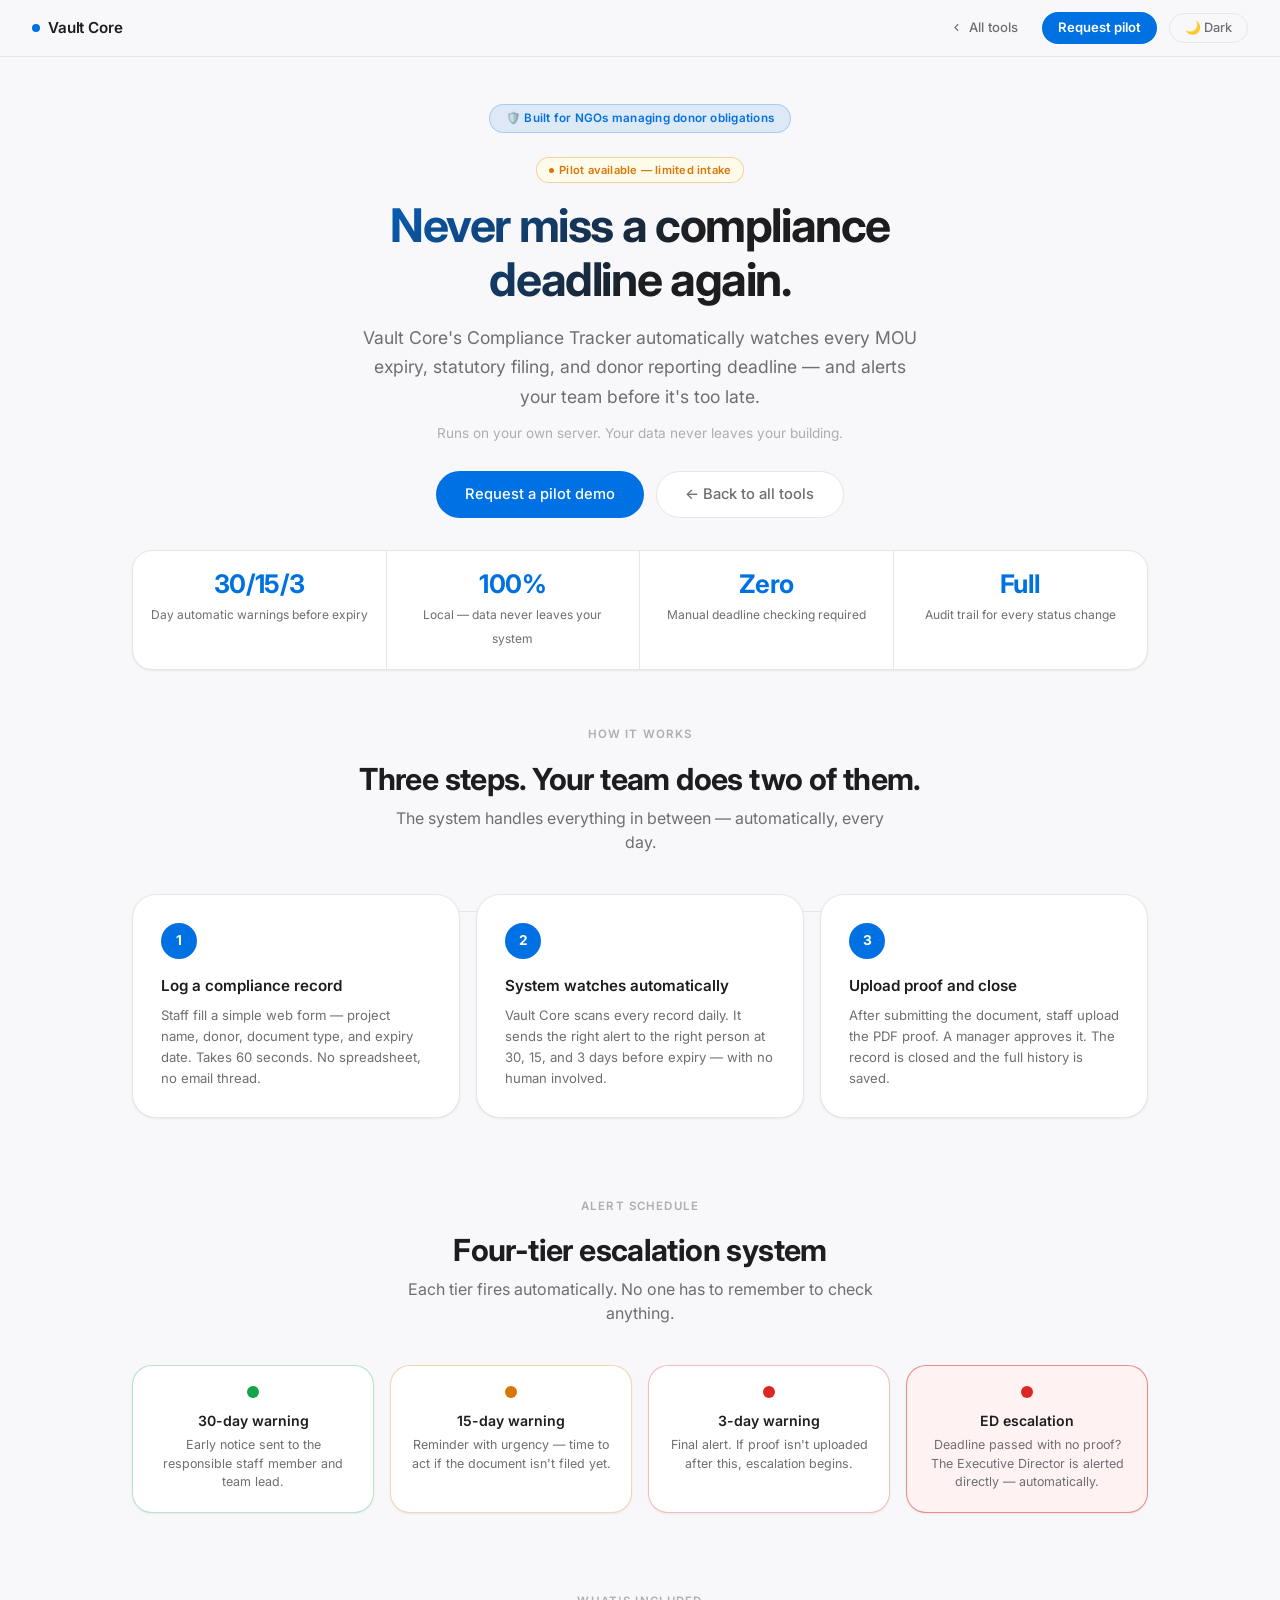
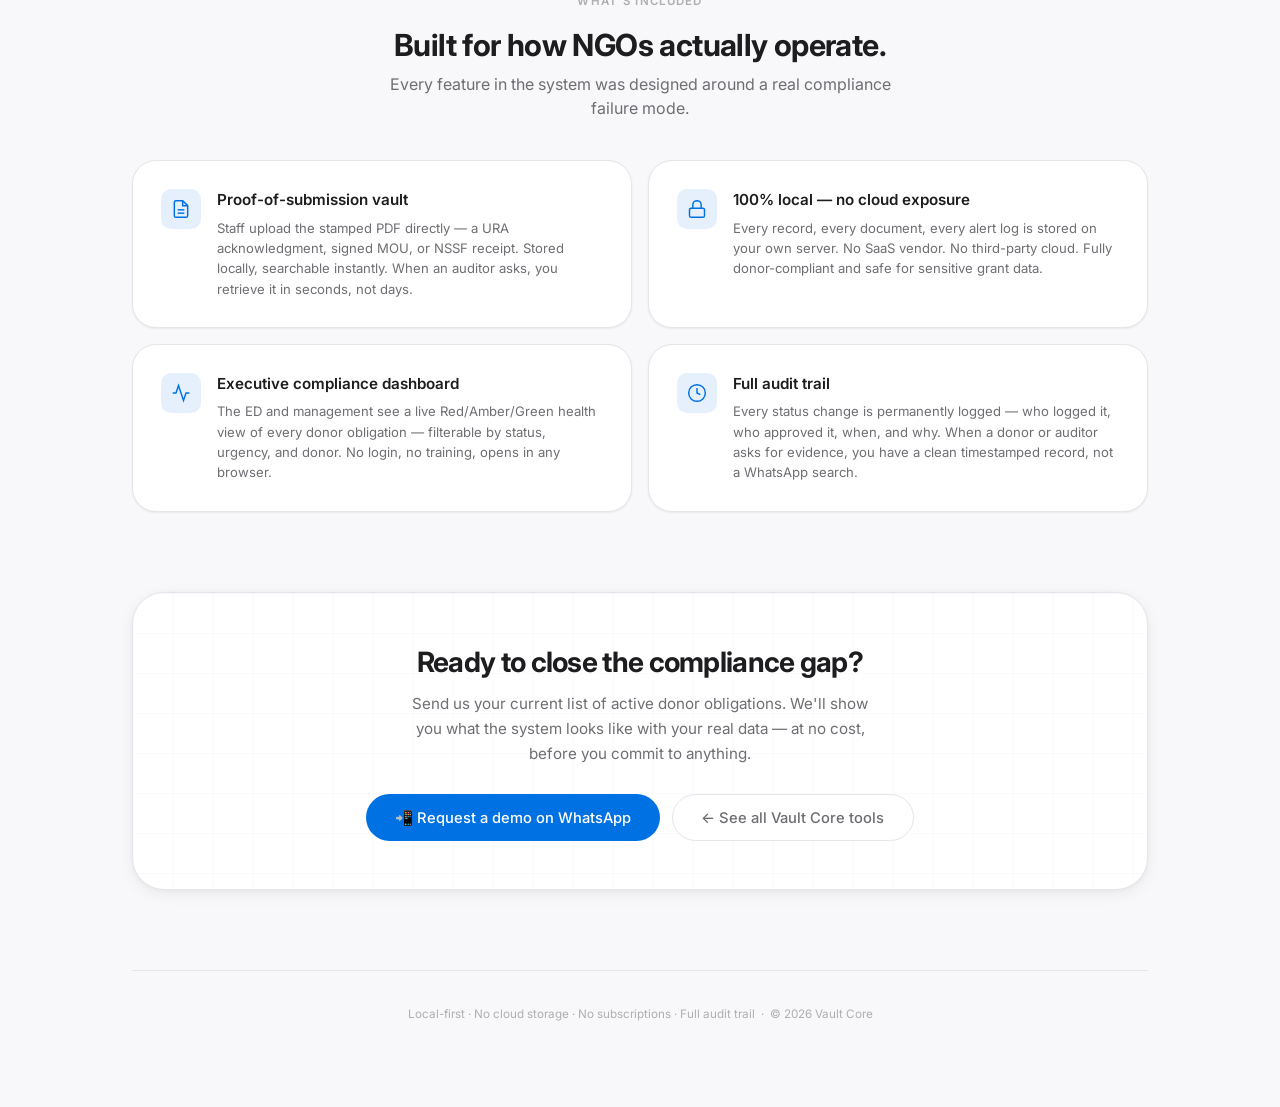
==== compliance-tracker.html @ 086e67dd "Update navigation links to VaultCore" ====
<!DOCTYPE html>
<html lang="en">
<head>
  <meta charset="UTF-8">
  <meta name="viewport" content="width=device-width, initial-scale=1.0, viewport-fit=cover">
  <title>Vault Core — Compliance Tracker</title>
  <meta name="description" content="Automated donor compliance management for NGOs. Automatic deadline alerts, proof-of-submission vault, and ED escalation — running locally, securely, and fast.">
  <link rel="icon" href="data:image/svg+xml,<svg xmlns='http://www.w3.org/2000/svg' viewBox='0 0 32 32'><rect width='32' height='32' rx='8' fill='%230071e3'/><text y='22' x='5' font-size='18' font-family='system-ui' fill='white'>V</text></svg>">

  <script>
    (function(){
      var t = localStorage.getItem('vc-theme');
      document.documentElement.setAttribute('data-theme', t === 'dark' ? 'dark' : 'light');
    })();
  </script>

  <link href="https://fonts.googleapis.com/css2?family=Inter:opsz,wght@14..32,300;14..32,400;14..32,500;14..32,600;14..32,700&display=swap" rel="stylesheet">

  <style>
    *, *::before, *::after { margin:0; padding:0; box-sizing:border-box; }

    :root,
    [data-theme="light"] {
      --bg:         #f8f8fa; --bg-rgb: 248,248,250;
      --surface:    #ffffff; --surface-2: #f2f2f7;
      --card-bg:    #ffffff;
      --text-1:     #1d1d1f; --text-2: #6e6e73; --text-3: #aeaeb2;
      --border:     #e5e5ea;
      --accent:     #0071e3; --accent-h: #0064cc;
      --accent-dim: rgba(0,113,227,.10);
      --ok:         #16a34a; --ok-bg:  #f0fdf4;
      --warning:    #d97706; --warning-bg: #fffbeb;
      --red:        #dc2626; --red-bg: #fef2f2;
      --sh-sm:  0 1px 3px rgba(0,0,0,.04), 0 1px 2px rgba(0,0,0,.03);
      --sh-md:  0 4px 16px rgba(0,0,0,.06), 0 1px 4px rgba(0,0,0,.03);
      --sh-lg:  0 12px 32px rgba(0,0,0,.09), 0 2px 8px rgba(0,0,0,.04);
    }

    [data-theme="dark"] {
      --bg:         #0a0a0b; --bg-rgb: 10,10,11;
      --surface:    #1c1c1e; --surface-2: #2c2c2e;
      --card-bg:    #1c1c1e;
      --text-1:     #f5f5f7; --text-2: #98989d; --text-3: #636366;
      --border:     #2c2c2e;
      --accent:     #0a84ff; --accent-h: #409cff;
      --accent-dim: rgba(10,132,255,.14);
      --ok:         #4ade80; --ok-bg:  #0f2d1b;
      --warning:    #fbbf24; --warning-bg: #2d2310;
      --red:        #f87171; --red-bg: #2d1b1b;
      --sh-sm:  0 1px 3px rgba(0,0,0,.4);
      --sh-md:  0 4px 16px rgba(0,0,0,.5);
      --sh-lg:  0 12px 32px rgba(0,0,0,.6);
    }

    html { scroll-behavior: smooth; }
    body {
      font-family: 'Inter', -apple-system, BlinkMacSystemFont, system-ui, sans-serif;
      background: var(--bg); color: var(--text-1);
      line-height: 1.5; -webkit-font-smoothing: antialiased;
      transition: background .3s, color .3s;
    }

    /* REVEAL */
    .reveal {
      opacity:0; transform:translateY(20px);
      transition: opacity .55s cubic-bezier(.22,.68,0,1.2),
                  transform .55s cubic-bezier(.22,.68,0,1.2);
    }
    .reveal.in { opacity:1; transform:translateY(0); }
    .d1{transition-delay:.08s} .d2{transition-delay:.16s}
    .d3{transition-delay:.24s} .d4{transition-delay:.32s}

    /* NAV — identical to main site */
    .nav {
      position:fixed; top:0; left:0; right:0; z-index:200;
      backdrop-filter:blur(24px) saturate(180%);
      -webkit-backdrop-filter:blur(24px) saturate(180%);
      background:rgba(var(--bg-rgb),.82);
      border-bottom:.5px solid var(--border);
      padding:.75rem 2rem;
      display:flex; justify-content:space-between; align-items:center;
    }
    .nav-brand {
      font-size:.95rem; font-weight:600; letter-spacing:-.01em;
      color:var(--text-1); text-decoration:none;
      display:flex; align-items:center; gap:.5rem;
    }
    .brand-pulse {
      width:8px; height:8px; border-radius:50%;
      background:var(--accent);
      animation:pulse 2.4s ease-out infinite;
    }
    @keyframes pulse {
      0%   { box-shadow:0 0 0 0 rgba(0,113,227,.55); }
      70%  { box-shadow:0 0 0 7px rgba(0,113,227,0); }
      100% { box-shadow:0 0 0 0 rgba(0,113,227,0); }
    }
    [data-theme="dark"] .brand-pulse { animation-name:pulse-dk; }
    @keyframes pulse-dk {
      0%   { box-shadow:0 0 0 0 rgba(10,132,255,.55); }
      70%  { box-shadow:0 0 0 7px rgba(10,132,255,0); }
      100% { box-shadow:0 0 0 0 rgba(10,132,255,0); }
    }
    .nav-right { display:flex; align-items:center; gap:.75rem; }
    .nav-link {
      font-size:.82rem; font-weight:500; color:var(--text-2);
      text-decoration:none; padding:.35rem .75rem; border-radius:980px;
      transition:color .2s, background .2s;
      display:flex; align-items:center; gap:.35rem;
    }
    .nav-link svg { width:13px; height:13px; stroke:currentColor; stroke-width:2; fill:none; }
    .nav-link:hover { color:var(--text-1); background:var(--surface-2); }
    .nav-cta {
      font-size:.82rem; font-weight:600;
      background:var(--accent); color:#fff;
      text-decoration:none; padding:.38rem 1rem; border-radius:980px;
      transition:background .18s;
    }
    .nav-cta:hover { background:var(--accent-h); }
    .theme-toggle {
      background:transparent; border:.5px solid var(--border);
      padding:.38rem .95rem; border-radius:980px;
      font-size:.8rem; font-weight:500; cursor:pointer;
      color:var(--text-2); font-family:inherit;
      transition:background .2s, color .2s;
    }
    .theme-toggle:hover { background:var(--border); color:var(--text-1); }

    /* LAYOUT */
    .container { max-width:1080px; margin:0 auto; padding:6.5rem 2rem 5rem; }
    section { margin-bottom:5rem; }

    /* HERO */
    .hero { text-align:center; max-width:700px; margin:0 auto 2rem; }
    .badge {
      display:inline-flex; align-items:center; gap:.4rem;
      background:var(--accent-dim); border:.5px solid rgba(0,113,227,.25);
      color:var(--accent); padding:.3rem 1rem; border-radius:980px;
      font-size:.73rem; font-weight:600; letter-spacing:.02em; margin-bottom:1.5rem;
    }
    [data-theme="dark"] .badge { border-color:rgba(10,132,255,.3); }

    .hero h1 {
      font-size:2.9rem; font-weight:700; letter-spacing:-.03em;
      line-height:1.15; margin-bottom:1.1rem;
      background:linear-gradient(135deg, var(--accent) 0%, var(--text-1) 55%);
      -webkit-background-clip:text; -webkit-text-fill-color:transparent;
      background-clip:text;
    }
    .hero-lead {
      font-size:1.1rem; color:var(--text-2); line-height:1.65;
      margin-bottom:.75rem; max-width:560px; margin-left:auto; margin-right:auto;
    }
    .hero-note { font-size:.85rem; color:var(--text-3); margin-bottom:1.75rem; }
    .hero-actions { display:flex; gap:.75rem; justify-content:center; flex-wrap:wrap; }

    .btn-primary {
      display:inline-flex; align-items:center; gap:.45rem;
      background:var(--accent); color:#fff; text-decoration:none;
      padding:.72rem 1.8rem; border-radius:980px;
      font-weight:500; font-size:.92rem;
      transition:background .18s, transform .12s;
    }
    .btn-primary:hover { background:var(--accent-h); transform:scale(1.025); }
    .btn-ghost {
      display:inline-flex; align-items:center; gap:.45rem;
      background:var(--surface); color:var(--text-2); text-decoration:none;
      padding:.72rem 1.8rem; border-radius:980px;
      border:.5px solid var(--border); font-weight:500; font-size:.92rem;
      transition:border-color .2s, color .2s;
    }
    .btn-ghost:hover { border-color:var(--accent); color:var(--accent); }

    /* PROOF STRIP */
    .proof-strip {
      display:flex; flex-wrap:wrap;
      background:var(--surface); border:.5px solid var(--border);
      border-radius:1.25rem; box-shadow:var(--sh-sm);
      margin:2rem 0 3.5rem; overflow:hidden;
    }
    .proof-item {
      flex:1 1 160px; text-align:center; padding:1.25rem 1rem;
      border-right:.5px solid var(--border);
    }
    .proof-item:last-child { border-right:none; }
    .proof-num {
      display:block; font-size:1.6rem; font-weight:700;
      letter-spacing:-.02em; color:var(--accent); line-height:1; margin-bottom:.3rem;
    }
    .proof-label { font-size:.75rem; color:var(--text-2); }

    /* HOW IT WORKS — 3 steps */
    .steps-row {
      display:grid; grid-template-columns:repeat(3,1fr); gap:1rem;
      position:relative;
    }
    .steps-row::before {
      content:''; position:absolute;
      top:1.1rem; left:calc(16.66% + 1rem); right:calc(16.66% + 1rem);
      height:1px; background:var(--border); z-index:0;
    }
    .step-card {
      background:var(--card-bg); border:.5px solid var(--border);
      border-radius:1.5rem; padding:1.75rem; box-shadow:var(--sh-sm);
      position:relative; z-index:1;
      transition:border-color .2s, transform .2s, box-shadow .2s;
    }
    .step-card:hover { border-color:var(--accent); transform:translateY(-3px); box-shadow:var(--sh-md); }
    .step-num {
      width:36px; height:36px; border-radius:50%;
      background:var(--accent); color:#fff;
      display:flex; align-items:center; justify-content:center;
      font-size:.85rem; font-weight:700; margin-bottom:1rem;
    }
    .step-card h3 { font-size:.95rem; font-weight:600; margin-bottom:.45rem; }
    .step-card p  { font-size:.82rem; color:var(--text-2); line-height:1.6; }

    /* FEATURE GRID */
    .feature-grid {
      display:grid; grid-template-columns:repeat(2,1fr); gap:1rem;
    }
    .feature-card {
      background:var(--card-bg); border:.5px solid var(--border);
      border-radius:1.5rem; padding:1.75rem; box-shadow:var(--sh-sm);
      display:flex; align-items:flex-start; gap:1rem;
      transition:border-color .2s, transform .2s, box-shadow .2s;
    }
    .feature-card:hover { border-color:var(--accent); transform:translateY(-3px); box-shadow:var(--sh-md); }
    .feature-icon {
      flex-shrink:0; width:40px; height:40px; border-radius:10px;
      background:var(--accent-dim);
      display:flex; align-items:center; justify-content:center;
    }
    .feature-icon svg { width:20px; height:20px; stroke:var(--accent); stroke-width:1.75; fill:none; }
    .feature-card h3 { font-size:.95rem; font-weight:600; margin-bottom:.35rem; }
    .feature-card p  { font-size:.82rem; color:var(--text-2); line-height:1.55; }

    /* ALERT TIERS */
    .tiers {
      display:grid; grid-template-columns:repeat(4,1fr); gap:1rem;
    }
    .tier-card {
      background:var(--card-bg); border:.5px solid var(--border);
      border-radius:1.25rem; padding:1.25rem; text-align:center;
      box-shadow:var(--sh-sm);
    }
    .tier-dot {
      width:12px; height:12px; border-radius:50%;
      margin:0 auto .75rem;
    }
    .tier-card h4 { font-size:.88rem; font-weight:600; margin-bottom:.3rem; }
    .tier-card p  { font-size:.78rem; color:var(--text-2); line-height:1.5; }
    .tier-ok    { border-color:rgba(22,163,74,.3); }
    .tier-ok    .tier-dot { background:var(--ok); }
    .tier-warn  { border-color:rgba(217,119,6,.3); }
    .tier-warn  .tier-dot { background:var(--warning); }
    .tier-crit  { border-color:rgba(220,38,38,.3); }
    .tier-crit  .tier-dot { background:var(--red); }
    .tier-esc   { border-color:rgba(220,38,38,.5); background:var(--red-bg); }
    .tier-esc   .tier-dot { background:var(--red); }

    /* SECTION COMMON */
    .section-eyebrow {
      text-align:center; font-size:.72rem; font-weight:600;
      text-transform:uppercase; letter-spacing:.1em;
      color:var(--text-3); margin-bottom:1rem;
    }
    .section-title {
      text-align:center; font-size:1.9rem; font-weight:700;
      letter-spacing:-.02em; margin-bottom:.5rem; line-height:1.25;
    }
    .section-sub {
      text-align:center; font-size:1rem; color:var(--text-2);
      max-width:520px; margin:0 auto 2.5rem;
    }

    /* CTA */
    .cta-block {
      background:var(--surface); border:.5px solid var(--border);
      border-radius:2rem; padding:3rem 2rem; text-align:center;
      box-shadow:var(--sh-md); position:relative; overflow:hidden;
    }
    .cta-block::before {
      content:''; position:absolute; inset:0;
      background-image:
        linear-gradient(rgba(0,113,227,.025) 1px,transparent 1px),
        linear-gradient(90deg,rgba(0,113,227,.025) 1px,transparent 1px);
      background-size:40px 40px; pointer-events:none;
    }
    .cta-block h2 {
      position:relative; font-size:1.75rem; font-weight:700;
      letter-spacing:-.025em; margin-bottom:.5rem;
    }
    .cta-block p {
      position:relative; color:var(--text-2); font-size:.95rem;
      max-width:460px; margin:0 auto 1.75rem; line-height:1.65;
    }
    .cta-actions {
      position:relative; display:flex; gap:.75rem; justify-content:center; flex-wrap:wrap;
    }

    /* STATUS BADGE */
    .status-badge {
      display:inline-flex; align-items:center; gap:.35rem;
      font-size:.7rem; font-weight:600; padding:.22rem .7rem;
      border-radius:980px; letter-spacing:.02em;
      background:var(--warning-bg); color:var(--warning);
      border:.5px solid rgba(217,119,6,.3);
    }
    .status-dot {
      width:5px; height:5px; border-radius:50%; background:currentColor;
      animation:dotpulse 2s ease-in-out infinite;
    }
    @keyframes dotpulse { 0%,100%{opacity:1} 50%{opacity:.3} }

    /* FOOTER */
    footer {
      text-align:center; font-size:.73rem; color:var(--text-3);
      border-top:.5px solid var(--border); padding-top:2rem; line-height:2;
    }

    @media(max-width:768px) {
      .steps-row    { grid-template-columns:1fr; }
      .steps-row::before { display:none; }
      .feature-grid { grid-template-columns:1fr; }
      .tiers        { grid-template-columns:repeat(2,1fr); }
    }
    @media(max-width:600px) {
      .container { padding:5.5rem 1.1rem 4rem; }
      .hero h1 { font-size:2rem; }
      .nav { padding:.7rem 1.1rem; }
      .proof-strip { border-radius:1rem; }
      .proof-item { border-right:none; border-bottom:.5px solid var(--border); }
      .proof-item:last-child { border-bottom:none; }
      .tiers { grid-template-columns:1fr 1fr; }
    }
  </style>
</head>
<body>

<!-- NAV -->
<nav class="nav">
  <a class="nav-brand" href="https://alielgali44.github.io/VaultCore/">
    <span class="brand-pulse"></span>Vault Core
  </a>
  <div class="nav-right">
    <a class="nav-link" href="https://alielgali44.github.io/VaultCore/">
      <svg viewBox="0 0 24 24"><polyline points="15 18 9 12 15 6"/></svg>
      All tools
    </a>
    <a class="nav-cta" href="https://wa.me/256726432203?text=Hi%2C%20I%27d%20like%20to%20learn%20more%20about%20the%20Compliance%20Tracker" target="_blank" rel="noopener">Request pilot</a>
    <button class="theme-toggle" id="themeToggle">🌙 Dark</button>
  </div>
</nav>

<div class="container">

  <!-- HERO -->
  <section style="margin-bottom:1.5rem;">
    <div class="hero">
      <div class="badge reveal">🛡️ Built for NGOs managing donor obligations</div>
      <div style="display:flex;justify-content:center;margin-bottom:1rem;" class="reveal d1">
        <span class="status-badge"><span class="status-dot"></span>Pilot available — limited intake</span>
      </div>
      <h1 class="reveal d1">Never miss a compliance<br>deadline again.</h1>
      <p class="hero-lead reveal d2">
        Vault Core's Compliance Tracker automatically watches every MOU expiry, statutory filing, and donor reporting deadline — and alerts your team before it's too late.
      </p>
      <p class="hero-note reveal d3">Runs on your own server. Your data never leaves your building.</p>
      <div class="hero-actions reveal d4">
        <a href="https://wa.me/256726432203?text=Hi%2C%20I%27d%20like%20to%20learn%20more%20about%20the%20Compliance%20Tracker" target="_blank" rel="noopener" class="btn-primary">Request a pilot demo</a>
        <a href="https://alielgali44.github.io/VaultCore/" class="btn-ghost">← Back to all tools</a>
      </div>
    </div>
  </section>

  <!-- PROOF STRIP -->
  <div class="proof-strip reveal">
    <div class="proof-item">
      <span class="proof-num">30/15/3</span>
      <span class="proof-label">Day automatic warnings before expiry</span>
    </div>
    <div class="proof-item">
      <span class="proof-num">100%</span>
      <span class="proof-label">Local — data never leaves your system</span>
    </div>
    <div class="proof-item">
      <span class="proof-num">Zero</span>
      <span class="proof-label">Manual deadline checking required</span>
    </div>
    <div class="proof-item">
      <span class="proof-num">Full</span>
      <span class="proof-label">Audit trail for every status change</span>
    </div>
  </div>

  <!-- HOW IT WORKS -->
  <section>
    <p class="section-eyebrow reveal">How it works</p>
    <h2 class="section-title reveal d1">Three steps. Your team does two of them.</h2>
    <p class="section-sub reveal d2">The system handles everything in between — automatically, every day.</p>

    <div class="steps-row">
      <div class="step-card reveal d1">
        <div class="step-num">1</div>
        <h3>Log a compliance record</h3>
        <p>Staff fill a simple web form — project name, donor, document type, and expiry date. Takes 60 seconds. No spreadsheet, no email thread.</p>
      </div>
      <div class="step-card reveal d2">
        <div class="step-num">2</div>
        <h3>System watches automatically</h3>
        <p>Vault Core scans every record daily. It sends the right alert to the right person at 30, 15, and 3 days before expiry — with no human involved.</p>
      </div>
      <div class="step-card reveal d3">
        <div class="step-num">3</div>
        <h3>Upload proof and close</h3>
        <p>After submitting the document, staff upload the PDF proof. A manager approves it. The record is closed and the full history is saved.</p>
      </div>
    </div>
  </section>

  <!-- ALERT TIERS -->
  <section>
    <p class="section-eyebrow reveal">Alert schedule</p>
    <h2 class="section-title reveal d1">Four-tier escalation system</h2>
    <p class="section-sub reveal d2">Each tier fires automatically. No one has to remember to check anything.</p>

    <div class="tiers">
      <div class="tier-card tier-ok reveal d1">
        <div class="tier-dot"></div>
        <h4>30-day warning</h4>
        <p>Early notice sent to the responsible staff member and team lead.</p>
      </div>
      <div class="tier-card tier-warn reveal d2">
        <div class="tier-dot"></div>
        <h4>15-day warning</h4>
        <p>Reminder with urgency — time to act if the document isn't filed yet.</p>
      </div>
      <div class="tier-card tier-crit reveal d3">
        <div class="tier-dot"></div>
        <h4>3-day warning</h4>
        <p>Final alert. If proof isn't uploaded after this, escalation begins.</p>
      </div>
      <div class="tier-card tier-esc reveal d4">
        <div class="tier-dot"></div>
        <h4>ED escalation</h4>
        <p>Deadline passed with no proof? The Executive Director is alerted directly — automatically.</p>
      </div>
    </div>
  </section>

  <!-- FEATURES -->
  <section>
    <p class="section-eyebrow reveal">What's included</p>
    <h2 class="section-title reveal d1">Built for how NGOs actually operate.</h2>
    <p class="section-sub reveal d2">Every feature in the system was designed around a real compliance failure mode.</p>

    <div class="feature-grid">
      <div class="feature-card reveal d1">
        <div class="feature-icon">
          <svg viewBox="0 0 24 24"><path d="M14 2H6a2 2 0 0 0-2 2v16a2 2 0 0 0 2 2h12a2 2 0 0 0 2-2V8z"/><polyline points="14 2 14 8 20 8"/><line x1="16" y1="13" x2="8" y2="13"/><line x1="16" y1="17" x2="8" y2="17"/></svg>
        </div>
        <div>
          <h3>Proof-of-submission vault</h3>
          <p>Staff upload the stamped PDF directly — a URA acknowledgment, signed MOU, or NSSF receipt. Stored locally, searchable instantly. When an auditor asks, you retrieve it in seconds, not days.</p>
        </div>
      </div>
      <div class="feature-card reveal d2">
        <div class="feature-icon">
          <svg viewBox="0 0 24 24"><rect x="3" y="11" width="18" height="11" rx="2"/><path d="M7 11V7a5 5 0 0 1 10 0v4"/></svg>
        </div>
        <div>
          <h3>100% local — no cloud exposure</h3>
          <p>Every record, every document, every alert log is stored on your own server. No SaaS vendor. No third-party cloud. Fully donor-compliant and safe for sensitive grant data.</p>
        </div>
      </div>
      <div class="feature-card reveal d3">
        <div class="feature-icon">
          <svg viewBox="0 0 24 24"><polyline points="22 12 18 12 15 21 9 3 6 12 2 12"/></svg>
        </div>
        <div>
          <h3>Executive compliance dashboard</h3>
          <p>The ED and management see a live Red/Amber/Green health view of every donor obligation — filterable by status, urgency, and donor. No login, no training, opens in any browser.</p>
        </div>
      </div>
      <div class="feature-card reveal d4">
        <div class="feature-icon">
          <svg viewBox="0 0 24 24"><circle cx="12" cy="12" r="10"/><polyline points="12 6 12 12 16 14"/></svg>
        </div>
        <div>
          <h3>Full audit trail</h3>
          <p>Every status change is permanently logged — who logged it, who approved it, when, and why. When a donor or auditor asks for evidence, you have a clean timestamped record, not a WhatsApp search.</p>
        </div>
      </div>
    </div>
  </section>

  <!-- CTA -->
  <section class="reveal">
    <div class="cta-block">
      <h2>Ready to close the compliance gap?</h2>
      <p>Send us your current list of active donor obligations. We'll show you what the system looks like with your real data — at no cost, before you commit to anything.</p>
      <div class="cta-actions">
        <a href="https://wa.me/256726432203?text=Hi%2C%20I%27d%20like%20to%20request%20a%20Compliance%20Tracker%20demo%20for%20my%20organisation" target="_blank" rel="noopener" class="btn-primary">📲 Request a demo on WhatsApp</a>
        <a href="https://alielgali44.github.io/VaultCore/" class="btn-ghost">← See all Vault Core tools</a>
      </div>
    </div>
  </section>

  <footer>
    Local-first · No cloud storage · No subscriptions · Full audit trail &nbsp;·&nbsp; © 2026 Vault Core
  </footer>

</div>

<script>
  /* THEME */
  const html   = document.documentElement;
  const toggle = document.getElementById('themeToggle');

  function applyTheme(t) {
    html.setAttribute('data-theme', t);
    localStorage.setItem('vc-theme', t);
    toggle.textContent = t === 'dark' ? '☀️ Light' : '🌙 Dark';
  }

  toggle.textContent = html.getAttribute('data-theme') === 'dark' ? '☀️ Light' : '🌙 Dark';
  toggle.addEventListener('click', () => {
    applyTheme(html.getAttribute('data-theme') === 'dark' ? 'light' : 'dark');
  });

  /* SCROLL REVEAL */
  const io = new IntersectionObserver(entries => {
    entries.forEach(e => {
      if (e.isIntersecting) { e.target.classList.add('in'); io.unobserve(e.target); }
    });
  }, { threshold: 0.08 });

  document.querySelectorAll('.reveal').forEach(el => io.observe(el));
</script>

</body>
</html>
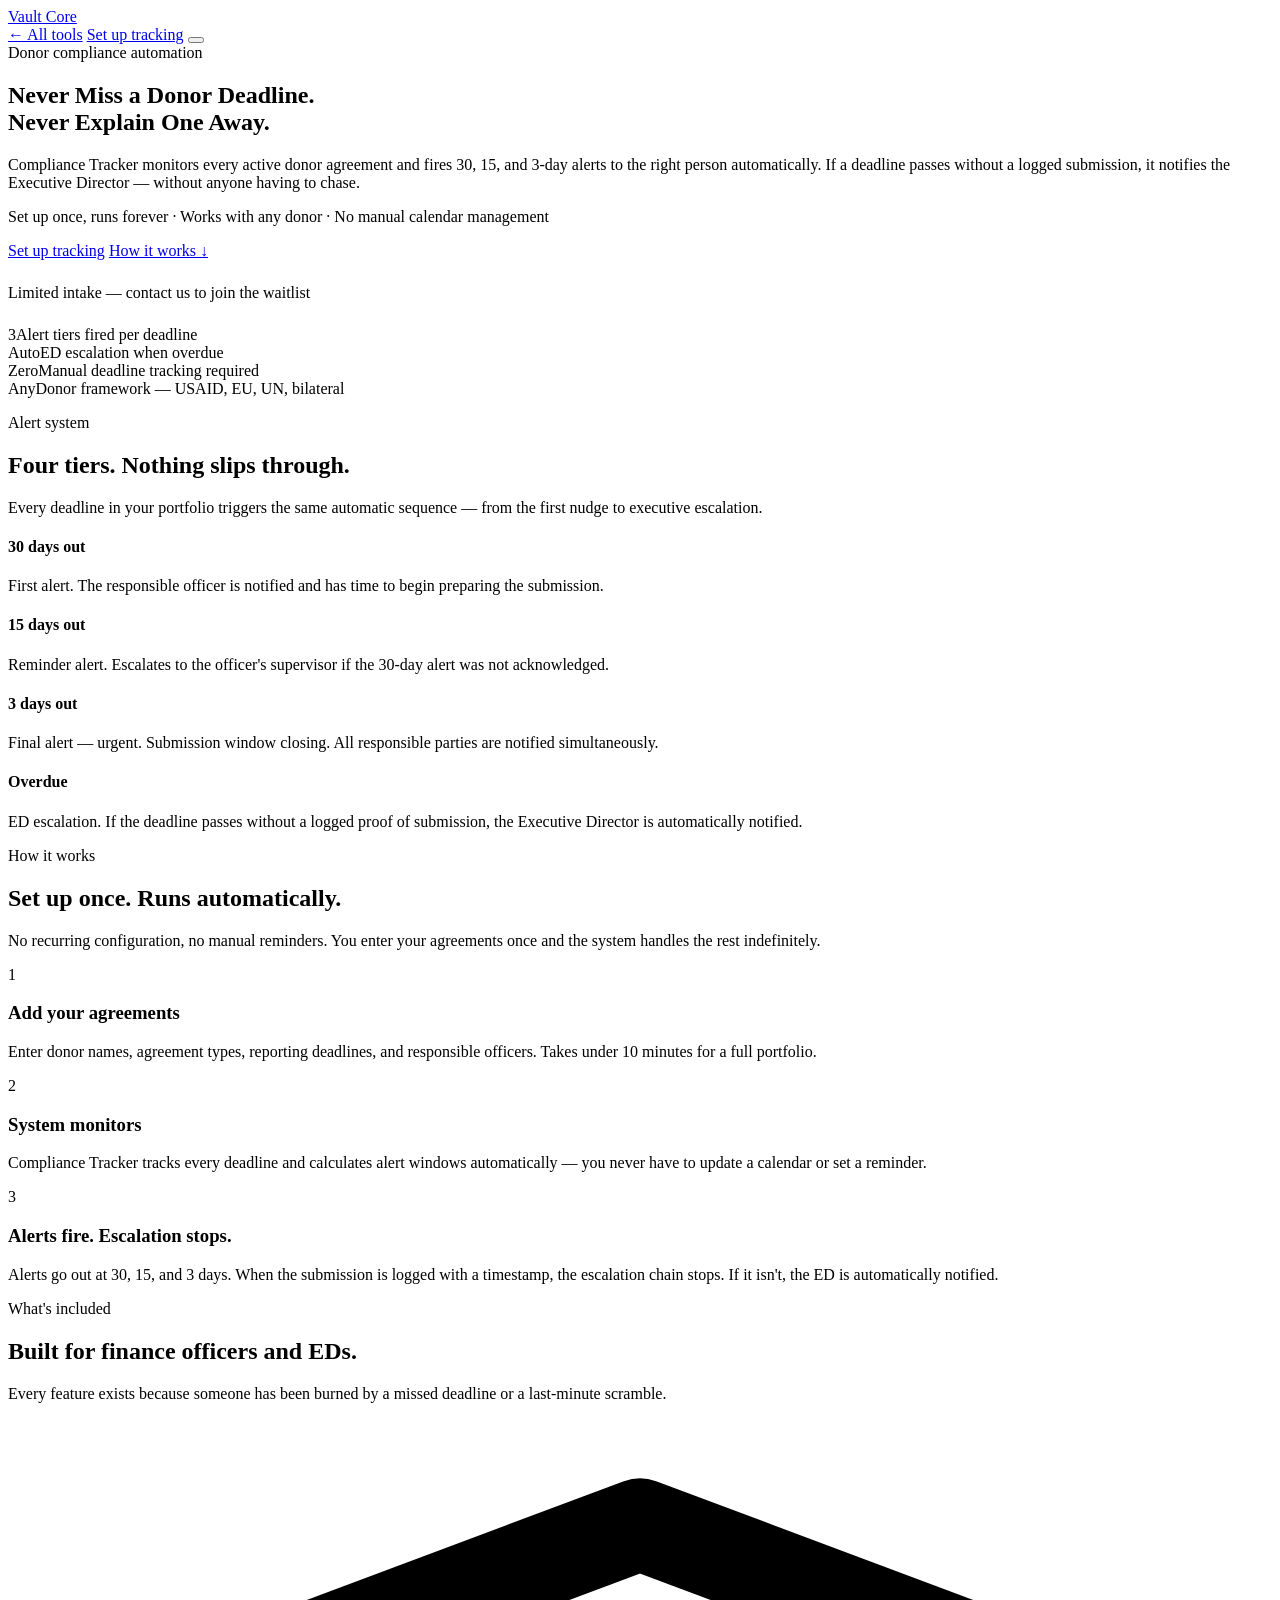
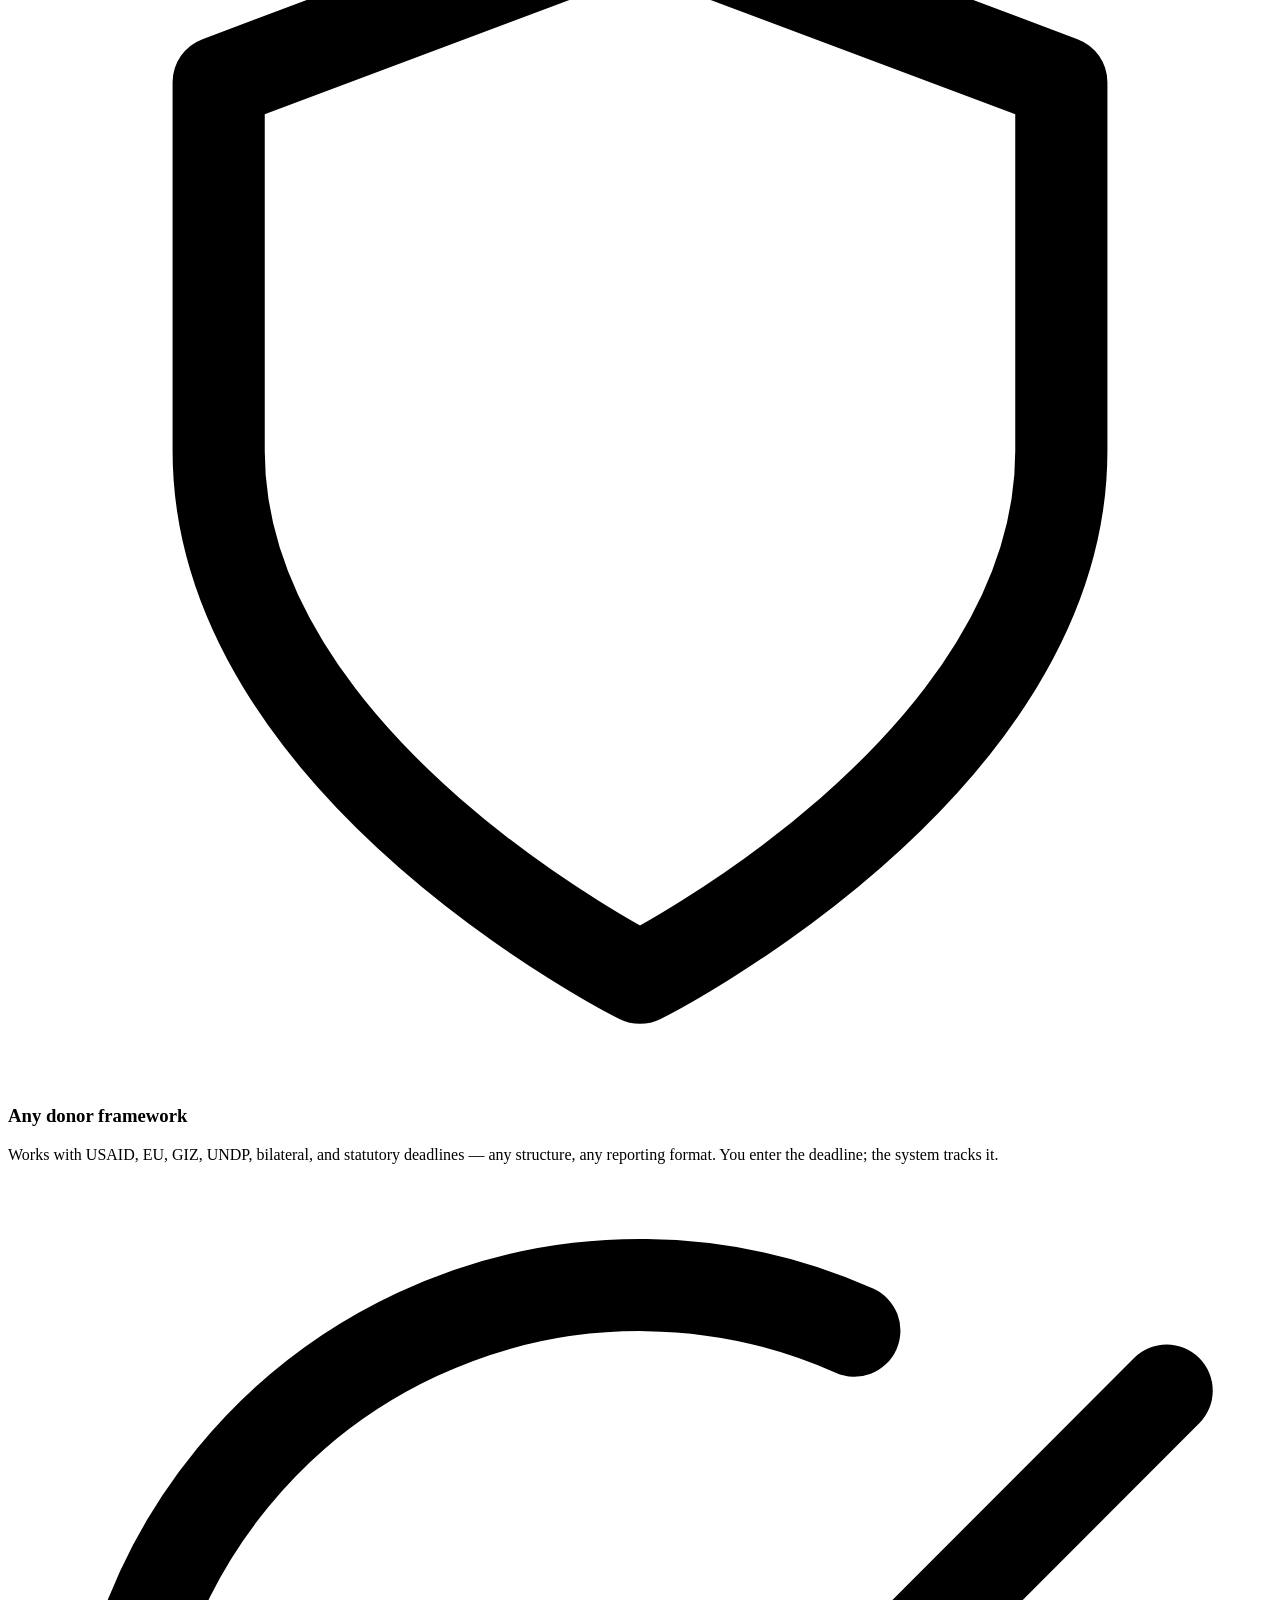
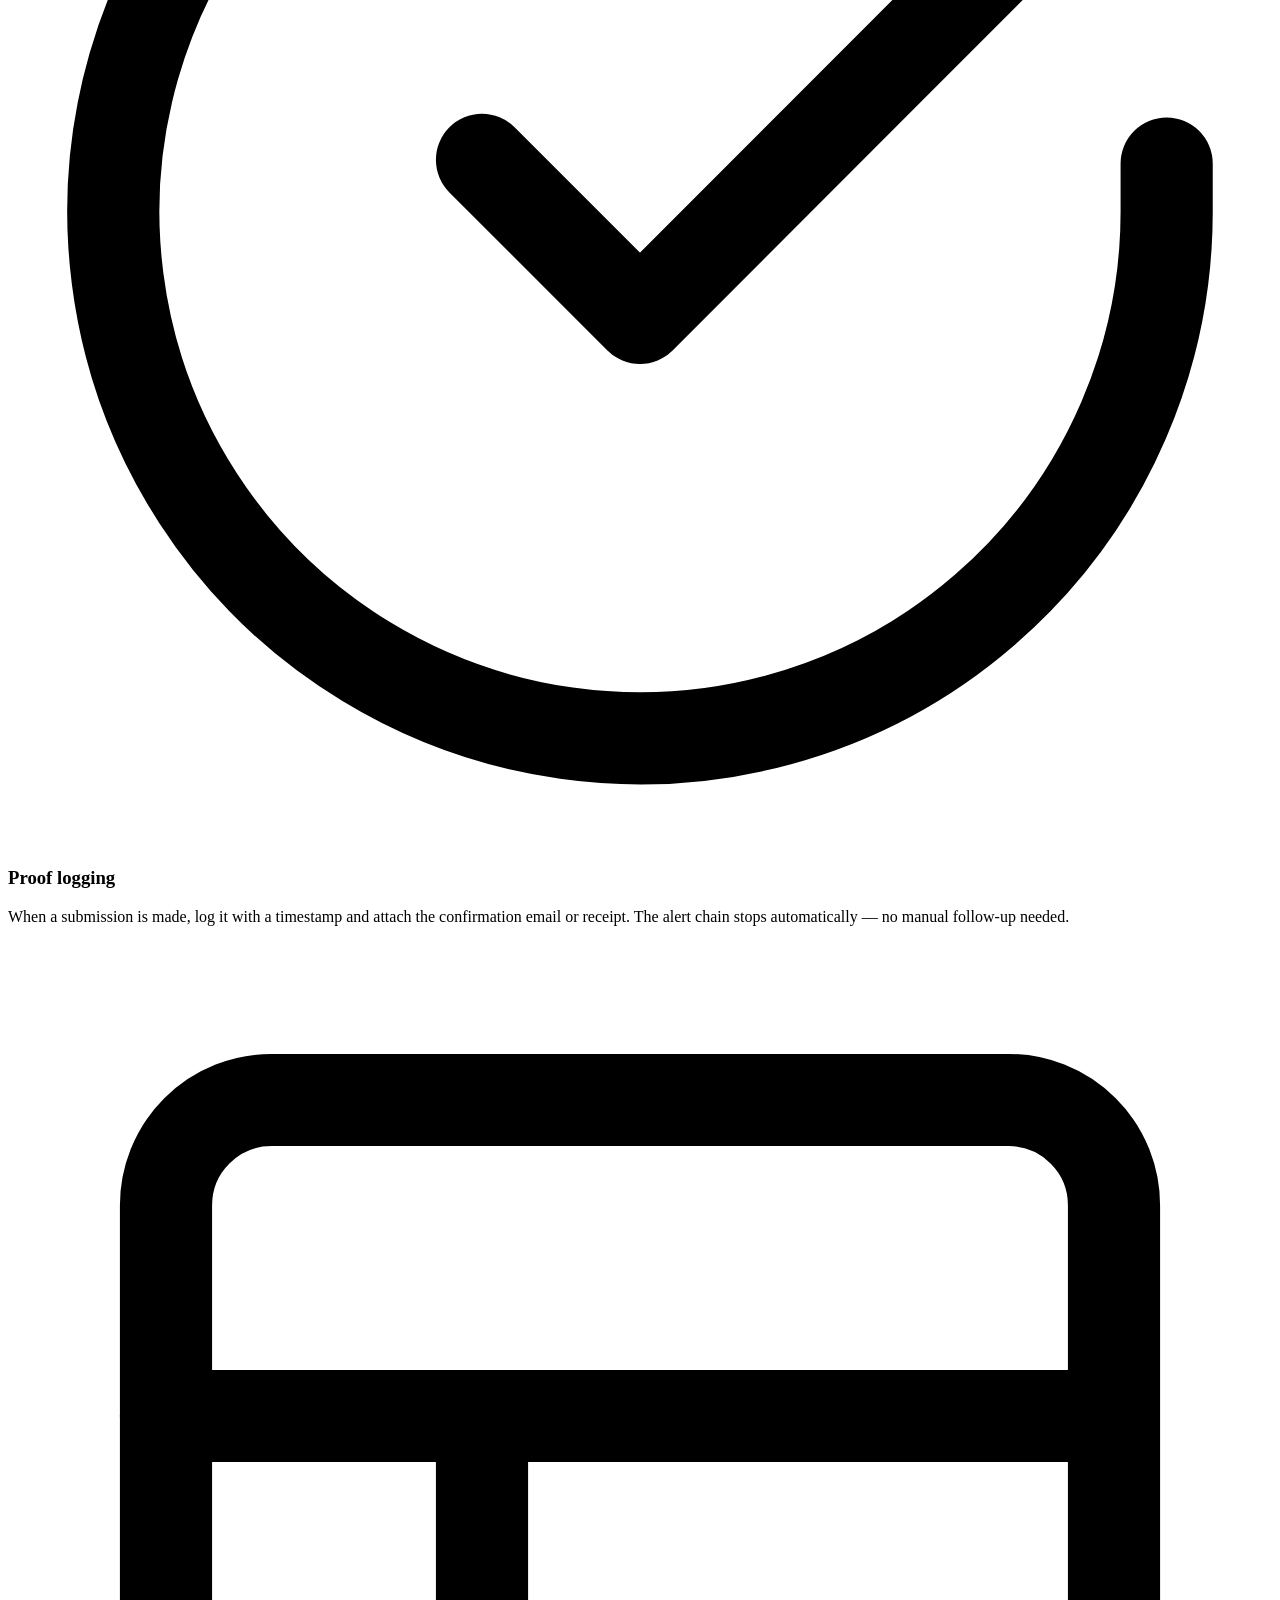
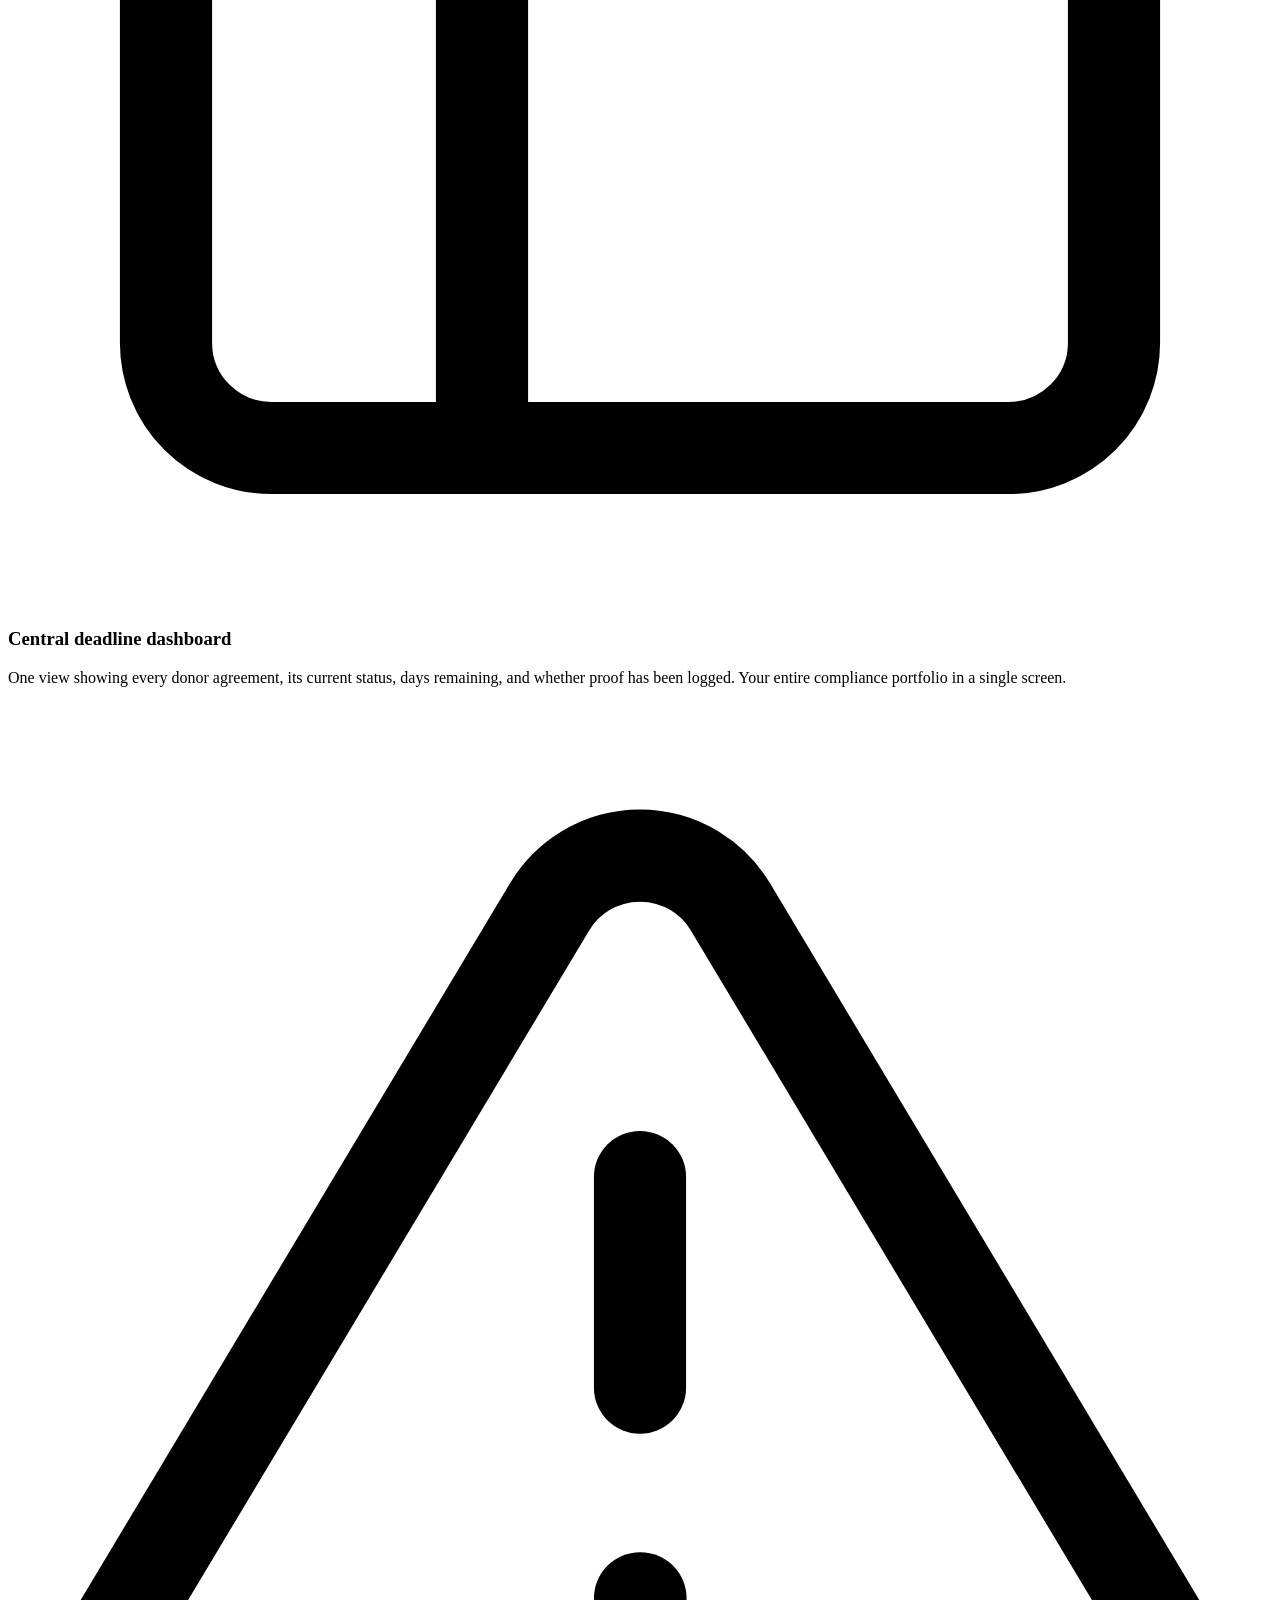
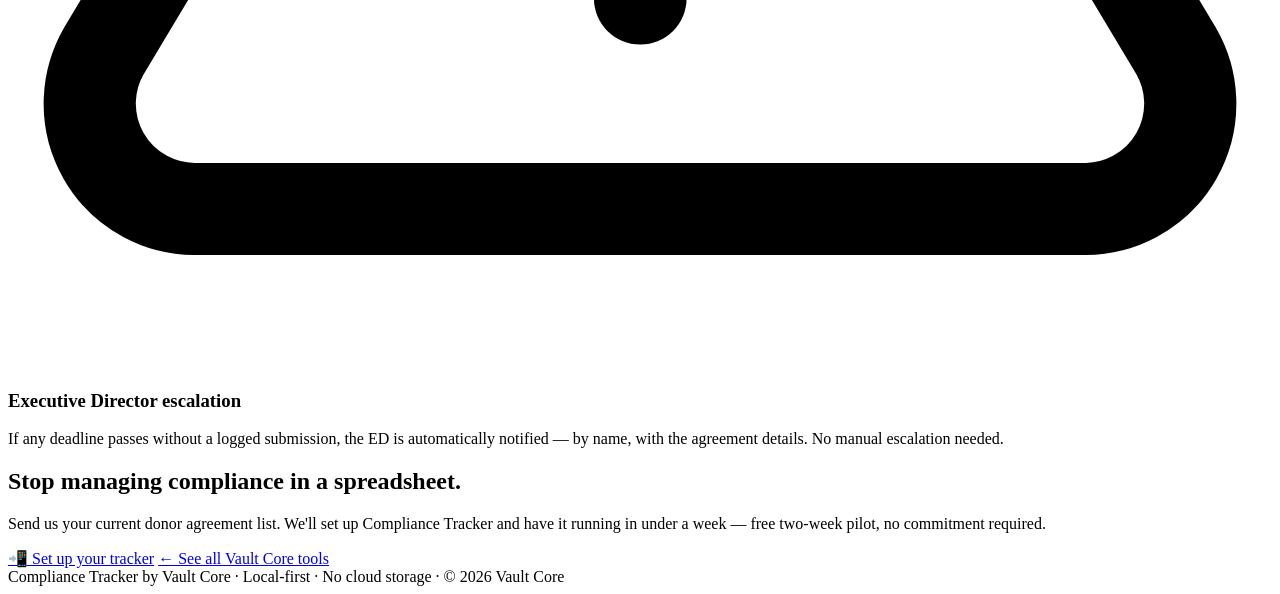
==== commit 181ecce0: "Add files via upload" ====
--- a/compliance-tracker.html
+++ b/compliance-tracker.html
@@ -3,541 +3,168 @@
 <head>
   <meta charset="UTF-8">
   <meta name="viewport" content="width=device-width, initial-scale=1.0, viewport-fit=cover">
-  <title>Vault Core — Compliance Tracker</title>
-  <meta name="description" content="Automated donor compliance management for NGOs. Automatic deadline alerts, proof-of-submission vault, and ED escalation — running locally, securely, and fast.">
+  <title>Compliance Tracker — Automated Donor Deadline Alerts | Vault Core</title>
+  <meta name="description" content="Compliance Tracker monitors every active donor agreement and fires 30, 15, and 3-day alerts automatically. If a deadline passes without proof of submission, the ED is notified.">
   <link rel="icon" href="data:image/svg+xml,<svg xmlns='http://www.w3.org/2000/svg' viewBox='0 0 32 32'><rect width='32' height='32' rx='8' fill='%230071e3'/><text y='22' x='5' font-size='18' font-family='system-ui' fill='white'>V</text></svg>">
-
-  <script>
-    (function(){
-      var t = localStorage.getItem('vc-theme');
-      document.documentElement.setAttribute('data-theme', t === 'dark' ? 'dark' : 'light');
-    })();
-  </script>
-
+  <script>(function(){ var t=localStorage.getItem('vc-theme'); document.documentElement.setAttribute('data-theme',t==='dark'?'dark':'light'); })();</script>
   <link href="https://fonts.googleapis.com/css2?family=Inter:opsz,wght@14..32,300;14..32,400;14..32,500;14..32,600;14..32,700&display=swap" rel="stylesheet">
-
-  <style>
-    *, *::before, *::after { margin:0; padding:0; box-sizing:border-box; }
-
-    :root,
-    [data-theme="light"] {
-      --bg:         #f8f8fa; --bg-rgb: 248,248,250;
-      --surface:    #ffffff; --surface-2: #f2f2f7;
-      --card-bg:    #ffffff;
-      --text-1:     #1d1d1f; --text-2: #6e6e73; --text-3: #aeaeb2;
-      --border:     #e5e5ea;
-      --accent:     #0071e3; --accent-h: #0064cc;
-      --accent-dim: rgba(0,113,227,.10);
-      --ok:         #16a34a; --ok-bg:  #f0fdf4;
-      --warning:    #d97706; --warning-bg: #fffbeb;
-      --red:        #dc2626; --red-bg: #fef2f2;
-      --sh-sm:  0 1px 3px rgba(0,0,0,.04), 0 1px 2px rgba(0,0,0,.03);
-      --sh-md:  0 4px 16px rgba(0,0,0,.06), 0 1px 4px rgba(0,0,0,.03);
-      --sh-lg:  0 12px 32px rgba(0,0,0,.09), 0 2px 8px rgba(0,0,0,.04);
-    }
-
-    [data-theme="dark"] {
-      --bg:         #0a0a0b; --bg-rgb: 10,10,11;
-      --surface:    #1c1c1e; --surface-2: #2c2c2e;
-      --card-bg:    #1c1c1e;
-      --text-1:     #f5f5f7; --text-2: #98989d; --text-3: #636366;
-      --border:     #2c2c2e;
-      --accent:     #0a84ff; --accent-h: #409cff;
-      --accent-dim: rgba(10,132,255,.14);
-      --ok:         #4ade80; --ok-bg:  #0f2d1b;
-      --warning:    #fbbf24; --warning-bg: #2d2310;
-      --red:        #f87171; --red-bg: #2d1b1b;
-      --sh-sm:  0 1px 3px rgba(0,0,0,.4);
-      --sh-md:  0 4px 16px rgba(0,0,0,.5);
-      --sh-lg:  0 12px 32px rgba(0,0,0,.6);
-    }
-
-    html { scroll-behavior: smooth; }
-    body {
-      font-family: 'Inter', -apple-system, BlinkMacSystemFont, system-ui, sans-serif;
-      background: var(--bg); color: var(--text-1);
-      line-height: 1.5; -webkit-font-smoothing: antialiased;
-      transition: background .3s, color .3s;
-    }
-
-    /* REVEAL */
-    .reveal {
-      opacity:0; transform:translateY(20px);
-      transition: opacity .55s cubic-bezier(.22,.68,0,1.2),
-                  transform .55s cubic-bezier(.22,.68,0,1.2);
-    }
-    .reveal.in { opacity:1; transform:translateY(0); }
-    .d1{transition-delay:.08s} .d2{transition-delay:.16s}
-    .d3{transition-delay:.24s} .d4{transition-delay:.32s}
-
-    /* NAV — identical to main site */
-    .nav {
-      position:fixed; top:0; left:0; right:0; z-index:200;
-      backdrop-filter:blur(24px) saturate(180%);
-      -webkit-backdrop-filter:blur(24px) saturate(180%);
-      background:rgba(var(--bg-rgb),.82);
-      border-bottom:.5px solid var(--border);
-      padding:.75rem 2rem;
-      display:flex; justify-content:space-between; align-items:center;
-    }
-    .nav-brand {
-      font-size:.95rem; font-weight:600; letter-spacing:-.01em;
-      color:var(--text-1); text-decoration:none;
-      display:flex; align-items:center; gap:.5rem;
-    }
-    .brand-pulse {
-      width:8px; height:8px; border-radius:50%;
-      background:var(--accent);
-      animation:pulse 2.4s ease-out infinite;
-    }
-    @keyframes pulse {
-      0%   { box-shadow:0 0 0 0 rgba(0,113,227,.55); }
-      70%  { box-shadow:0 0 0 7px rgba(0,113,227,0); }
-      100% { box-shadow:0 0 0 0 rgba(0,113,227,0); }
-    }
-    [data-theme="dark"] .brand-pulse { animation-name:pulse-dk; }
-    @keyframes pulse-dk {
-      0%   { box-shadow:0 0 0 0 rgba(10,132,255,.55); }
-      70%  { box-shadow:0 0 0 7px rgba(10,132,255,0); }
-      100% { box-shadow:0 0 0 0 rgba(10,132,255,0); }
-    }
-    .nav-right { display:flex; align-items:center; gap:.75rem; }
-    .nav-link {
-      font-size:.82rem; font-weight:500; color:var(--text-2);
-      text-decoration:none; padding:.35rem .75rem; border-radius:980px;
-      transition:color .2s, background .2s;
-      display:flex; align-items:center; gap:.35rem;
-    }
-    .nav-link svg { width:13px; height:13px; stroke:currentColor; stroke-width:2; fill:none; }
-    .nav-link:hover { color:var(--text-1); background:var(--surface-2); }
-    .nav-cta {
-      font-size:.82rem; font-weight:600;
-      background:var(--accent); color:#fff;
-      text-decoration:none; padding:.38rem 1rem; border-radius:980px;
-      transition:background .18s;
-    }
-    .nav-cta:hover { background:var(--accent-h); }
-    .theme-toggle {
-      background:transparent; border:.5px solid var(--border);
-      padding:.38rem .95rem; border-radius:980px;
-      font-size:.8rem; font-weight:500; cursor:pointer;
-      color:var(--text-2); font-family:inherit;
-      transition:background .2s, color .2s;
-    }
-    .theme-toggle:hover { background:var(--border); color:var(--text-1); }
-
-    /* LAYOUT */
-    .container { max-width:1080px; margin:0 auto; padding:6.5rem 2rem 5rem; }
-    section { margin-bottom:5rem; }
-
-    /* HERO */
-    .hero { text-align:center; max-width:700px; margin:0 auto 2rem; }
-    .badge {
-      display:inline-flex; align-items:center; gap:.4rem;
-      background:var(--accent-dim); border:.5px solid rgba(0,113,227,.25);
-      color:var(--accent); padding:.3rem 1rem; border-radius:980px;
-      font-size:.73rem; font-weight:600; letter-spacing:.02em; margin-bottom:1.5rem;
-    }
-    [data-theme="dark"] .badge { border-color:rgba(10,132,255,.3); }
-
-    .hero h1 {
-      font-size:2.9rem; font-weight:700; letter-spacing:-.03em;
-      line-height:1.15; margin-bottom:1.1rem;
-      background:linear-gradient(135deg, var(--accent) 0%, var(--text-1) 55%);
-      -webkit-background-clip:text; -webkit-text-fill-color:transparent;
-      background-clip:text;
-    }
-    .hero-lead {
-      font-size:1.1rem; color:var(--text-2); line-height:1.65;
-      margin-bottom:.75rem; max-width:560px; margin-left:auto; margin-right:auto;
-    }
-    .hero-note { font-size:.85rem; color:var(--text-3); margin-bottom:1.75rem; }
-    .hero-actions { display:flex; gap:.75rem; justify-content:center; flex-wrap:wrap; }
-
-    .btn-primary {
-      display:inline-flex; align-items:center; gap:.45rem;
-      background:var(--accent); color:#fff; text-decoration:none;
-      padding:.72rem 1.8rem; border-radius:980px;
-      font-weight:500; font-size:.92rem;
-      transition:background .18s, transform .12s;
-    }
-    .btn-primary:hover { background:var(--accent-h); transform:scale(1.025); }
-    .btn-ghost {
-      display:inline-flex; align-items:center; gap:.45rem;
-      background:var(--surface); color:var(--text-2); text-decoration:none;
-      padding:.72rem 1.8rem; border-radius:980px;
-      border:.5px solid var(--border); font-weight:500; font-size:.92rem;
-      transition:border-color .2s, color .2s;
-    }
-    .btn-ghost:hover { border-color:var(--accent); color:var(--accent); }
-
-    /* PROOF STRIP */
-    .proof-strip {
-      display:flex; flex-wrap:wrap;
-      background:var(--surface); border:.5px solid var(--border);
-      border-radius:1.25rem; box-shadow:var(--sh-sm);
-      margin:2rem 0 3.5rem; overflow:hidden;
-    }
-    .proof-item {
-      flex:1 1 160px; text-align:center; padding:1.25rem 1rem;
-      border-right:.5px solid var(--border);
-    }
-    .proof-item:last-child { border-right:none; }
-    .proof-num {
-      display:block; font-size:1.6rem; font-weight:700;
-      letter-spacing:-.02em; color:var(--accent); line-height:1; margin-bottom:.3rem;
-    }
-    .proof-label { font-size:.75rem; color:var(--text-2); }
-
-    /* HOW IT WORKS — 3 steps */
-    .steps-row {
-      display:grid; grid-template-columns:repeat(3,1fr); gap:1rem;
-      position:relative;
-    }
-    .steps-row::before {
-      content:''; position:absolute;
-      top:1.1rem; left:calc(16.66% + 1rem); right:calc(16.66% + 1rem);
-      height:1px; background:var(--border); z-index:0;
-    }
-    .step-card {
-      background:var(--card-bg); border:.5px solid var(--border);
-      border-radius:1.5rem; padding:1.75rem; box-shadow:var(--sh-sm);
-      position:relative; z-index:1;
-      transition:border-color .2s, transform .2s, box-shadow .2s;
-    }
-    .step-card:hover { border-color:var(--accent); transform:translateY(-3px); box-shadow:var(--sh-md); }
-    .step-num {
-      width:36px; height:36px; border-radius:50%;
-      background:var(--accent); color:#fff;
-      display:flex; align-items:center; justify-content:center;
-      font-size:.85rem; font-weight:700; margin-bottom:1rem;
-    }
-    .step-card h3 { font-size:.95rem; font-weight:600; margin-bottom:.45rem; }
-    .step-card p  { font-size:.82rem; color:var(--text-2); line-height:1.6; }
-
-    /* FEATURE GRID */
-    .feature-grid {
-      display:grid; grid-template-columns:repeat(2,1fr); gap:1rem;
-    }
-    .feature-card {
-      background:var(--card-bg); border:.5px solid var(--border);
-      border-radius:1.5rem; padding:1.75rem; box-shadow:var(--sh-sm);
-      display:flex; align-items:flex-start; gap:1rem;
-      transition:border-color .2s, transform .2s, box-shadow .2s;
-    }
-    .feature-card:hover { border-color:var(--accent); transform:translateY(-3px); box-shadow:var(--sh-md); }
-    .feature-icon {
-      flex-shrink:0; width:40px; height:40px; border-radius:10px;
-      background:var(--accent-dim);
-      display:flex; align-items:center; justify-content:center;
-    }
-    .feature-icon svg { width:20px; height:20px; stroke:var(--accent); stroke-width:1.75; fill:none; }
-    .feature-card h3 { font-size:.95rem; font-weight:600; margin-bottom:.35rem; }
-    .feature-card p  { font-size:.82rem; color:var(--text-2); line-height:1.55; }
-
-    /* ALERT TIERS */
-    .tiers {
-      display:grid; grid-template-columns:repeat(4,1fr); gap:1rem;
-    }
-    .tier-card {
-      background:var(--card-bg); border:.5px solid var(--border);
-      border-radius:1.25rem; padding:1.25rem; text-align:center;
-      box-shadow:var(--sh-sm);
-    }
-    .tier-dot {
-      width:12px; height:12px; border-radius:50%;
-      margin:0 auto .75rem;
-    }
-    .tier-card h4 { font-size:.88rem; font-weight:600; margin-bottom:.3rem; }
-    .tier-card p  { font-size:.78rem; color:var(--text-2); line-height:1.5; }
-    .tier-ok    { border-color:rgba(22,163,74,.3); }
-    .tier-ok    .tier-dot { background:var(--ok); }
-    .tier-warn  { border-color:rgba(217,119,6,.3); }
-    .tier-warn  .tier-dot { background:var(--warning); }
-    .tier-crit  { border-color:rgba(220,38,38,.3); }
-    .tier-crit  .tier-dot { background:var(--red); }
-    .tier-esc   { border-color:rgba(220,38,38,.5); background:var(--red-bg); }
-    .tier-esc   .tier-dot { background:var(--red); }
-
-    /* SECTION COMMON */
-    .section-eyebrow {
-      text-align:center; font-size:.72rem; font-weight:600;
-      text-transform:uppercase; letter-spacing:.1em;
-      color:var(--text-3); margin-bottom:1rem;
-    }
-    .section-title {
-      text-align:center; font-size:1.9rem; font-weight:700;
-      letter-spacing:-.02em; margin-bottom:.5rem; line-height:1.25;
-    }
-    .section-sub {
-      text-align:center; font-size:1rem; color:var(--text-2);
-      max-width:520px; margin:0 auto 2.5rem;
-    }
-
-    /* CTA */
-    .cta-block {
-      background:var(--surface); border:.5px solid var(--border);
-      border-radius:2rem; padding:3rem 2rem; text-align:center;
-      box-shadow:var(--sh-md); position:relative; overflow:hidden;
-    }
-    .cta-block::before {
-      content:''; position:absolute; inset:0;
-      background-image:
-        linear-gradient(rgba(0,113,227,.025) 1px,transparent 1px),
-        linear-gradient(90deg,rgba(0,113,227,.025) 1px,transparent 1px);
-      background-size:40px 40px; pointer-events:none;
-    }
-    .cta-block h2 {
-      position:relative; font-size:1.75rem; font-weight:700;
-      letter-spacing:-.025em; margin-bottom:.5rem;
-    }
-    .cta-block p {
-      position:relative; color:var(--text-2); font-size:.95rem;
-      max-width:460px; margin:0 auto 1.75rem; line-height:1.65;
-    }
-    .cta-actions {
-      position:relative; display:flex; gap:.75rem; justify-content:center; flex-wrap:wrap;
-    }
-
-    /* STATUS BADGE */
-    .status-badge {
-      display:inline-flex; align-items:center; gap:.35rem;
-      font-size:.7rem; font-weight:600; padding:.22rem .7rem;
-      border-radius:980px; letter-spacing:.02em;
-      background:var(--warning-bg); color:var(--warning);
-      border:.5px solid rgba(217,119,6,.3);
-    }
-    .status-dot {
-      width:5px; height:5px; border-radius:50%; background:currentColor;
-      animation:dotpulse 2s ease-in-out infinite;
-    }
-    @keyframes dotpulse { 0%,100%{opacity:1} 50%{opacity:.3} }
-
-    /* FOOTER */
-    footer {
-      text-align:center; font-size:.73rem; color:var(--text-3);
-      border-top:.5px solid var(--border); padding-top:2rem; line-height:2;
-    }
-
-    @media(max-width:768px) {
-      .steps-row    { grid-template-columns:1fr; }
-      .steps-row::before { display:none; }
-      .feature-grid { grid-template-columns:1fr; }
-      .tiers        { grid-template-columns:repeat(2,1fr); }
-    }
-    @media(max-width:600px) {
-      .container { padding:5.5rem 1.1rem 4rem; }
-      .hero h1 { font-size:2rem; }
-      .nav { padding:.7rem 1.1rem; }
-      .proof-strip { border-radius:1rem; }
-      .proof-item { border-right:none; border-bottom:.5px solid var(--border); }
-      .proof-item:last-child { border-bottom:none; }
-      .tiers { grid-template-columns:1fr 1fr; }
-    }
-  </style>
+  <link rel="stylesheet" href="css/shared.css">
+  <link rel="stylesheet" href="css/pages/compliance.css">
 </head>
 <body>
 
-<!-- NAV -->
 <nav class="nav">
-  <a class="nav-brand" href="https://alielgali44.github.io/VaultCore/">
+  <a class="nav-brand" href="index.html">
     <span class="brand-pulse"></span>Vault Core
   </a>
   <div class="nav-right">
-    <a class="nav-link" href="https://alielgali44.github.io/VaultCore/">
-      <svg viewBox="0 0 24 24"><polyline points="15 18 9 12 15 6"/></svg>
-      All tools
-    </a>
-    <a class="nav-cta" href="https://wa.me/256726432203?text=Hi%2C%20I%27d%20like%20to%20learn%20more%20about%20the%20Compliance%20Tracker" target="_blank" rel="noopener">Request pilot</a>
-    <button class="theme-toggle" id="themeToggle">🌙 Dark</button>
+    <a class="nav-back" href="index.html">← All tools</a>
+    <a class="nav-cta" href="https://wa.me/256726432203?text=Hi%2C%20I%27d%20like%20to%20set%20up%20Compliance%20Tracker%20for%20my%20organisation" target="_blank" rel="noopener">Set up tracking</a>
+    <button class="theme-toggle" id="themeToggle" aria-label="Toggle theme"></button>
   </div>
 </nav>
 
 <div class="container">
 
-  <!-- HERO -->
+  <!-- ── HERO ── -->
   <section style="margin-bottom:1.5rem;">
     <div class="hero">
-      <div class="badge reveal">🛡️ Built for NGOs managing donor obligations</div>
-      <div style="display:flex;justify-content:center;margin-bottom:1rem;" class="reveal d1">
-        <span class="status-badge"><span class="status-dot"></span>Pilot available — limited intake</span>
+      <div class="badge reveal">Donor compliance automation</div>
+      <h1 class="reveal d1">Never Miss a Donor Deadline.<br>Never Explain One Away.</h1>
+      <p class="hero-lead reveal d2">Compliance Tracker monitors every active donor agreement and fires 30, 15, and 3-day alerts to the right person automatically. If a deadline passes without a logged submission, it notifies the Executive Director — without anyone having to chase.</p>
+      <p class="hero-note reveal d3">Set up once, runs forever · Works with any donor · No manual calendar management</p>
+      <div class="hero-actions reveal d4">
+        <a href="https://wa.me/256726432203?text=Hi%2C%20I%27d%20like%20to%20set%20up%20Compliance%20Tracker%20for%20my%20organisation" target="_blank" rel="noopener" class="btn-primary">Set up tracking</a>
+        <a href="#how" class="btn-ghost">How it works ↓</a>
       </div>
-      <h1 class="reveal d1">Never miss a compliance<br>deadline again.</h1>
-      <p class="hero-lead reveal d2">
-        Vault Core's Compliance Tracker automatically watches every MOU expiry, statutory filing, and donor reporting deadline — and alerts your team before it's too late.
-      </p>
-      <p class="hero-note reveal d3">Runs on your own server. Your data never leaves your building.</p>
-      <div class="hero-actions reveal d4">
-        <a href="https://wa.me/256726432203?text=Hi%2C%20I%27d%20like%20to%20learn%20more%20about%20the%20Compliance%20Tracker" target="_blank" rel="noopener" class="btn-primary">Request a pilot demo</a>
-        <a href="https://alielgali44.github.io/VaultCore/" class="btn-ghost">← Back to all tools</a>
+      <div style="margin-top:1.5rem;" class="reveal d4">
+        <span class="status-badge"><span class="status-dot"></span>Limited intake — contact us to join the waitlist</span>
       </div>
     </div>
   </section>
 
-  <!-- PROOF STRIP -->
+  <!-- ── PROOF STRIP ── -->
   <div class="proof-strip reveal">
-    <div class="proof-item">
-      <span class="proof-num">30/15/3</span>
-      <span class="proof-label">Day automatic warnings before expiry</span>
-    </div>
-    <div class="proof-item">
-      <span class="proof-num">100%</span>
-      <span class="proof-label">Local — data never leaves your system</span>
-    </div>
-    <div class="proof-item">
-      <span class="proof-num">Zero</span>
-      <span class="proof-label">Manual deadline checking required</span>
-    </div>
-    <div class="proof-item">
-      <span class="proof-num">Full</span>
-      <span class="proof-label">Audit trail for every status change</span>
-    </div>
+    <div class="proof-item"><span class="proof-num">3</span><span class="proof-label">Alert tiers fired per deadline</span></div>
+    <div class="proof-item"><span class="proof-num">Auto</span><span class="proof-label">ED escalation when overdue</span></div>
+    <div class="proof-item"><span class="proof-num">Zero</span><span class="proof-label">Manual deadline tracking required</span></div>
+    <div class="proof-item"><span class="proof-num">Any</span><span class="proof-label">Donor framework — USAID, EU, UN, bilateral</span></div>
   </div>
 
-  <!-- HOW IT WORKS -->
+  <!-- ── ALERT TIERS ── -->
   <section>
-    <p class="section-eyebrow reveal">How it works</p>
-    <h2 class="section-title reveal d1">Three steps. Your team does two of them.</h2>
-    <p class="section-sub reveal d2">The system handles everything in between — automatically, every day.</p>
-
-    <div class="steps-row">
-      <div class="step-card reveal d1">
-        <div class="step-num">1</div>
-        <h3>Log a compliance record</h3>
-        <p>Staff fill a simple web form — project name, donor, document type, and expiry date. Takes 60 seconds. No spreadsheet, no email thread.</p>
+    <p class="section-eyebrow reveal">Alert system</p>
+    <h2 class="section-title reveal d1">Four tiers. Nothing slips through.</h2>
+    <p class="section-sub reveal d2">Every deadline in your portfolio triggers the same automatic sequence — from the first nudge to executive escalation.</p>
+    <div class="tiers">
+      <div class="tier-card tier-ok reveal d1">
+        <div class="tier-dot"></div>
+        <h4>30 days out</h4>
+        <p>First alert. The responsible officer is notified and has time to begin preparing the submission.</p>
       </div>
-      <div class="step-card reveal d2">
-        <div class="step-num">2</div>
-        <h3>System watches automatically</h3>
-        <p>Vault Core scans every record daily. It sends the right alert to the right person at 30, 15, and 3 days before expiry — with no human involved.</p>
+      <div class="tier-card tier-warn reveal d2">
+        <div class="tier-dot"></div>
+        <h4>15 days out</h4>
+        <p>Reminder alert. Escalates to the officer's supervisor if the 30-day alert was not acknowledged.</p>
       </div>
-      <div class="step-card reveal d3">
-        <div class="step-num">3</div>
-        <h3>Upload proof and close</h3>
-        <p>After submitting the document, staff upload the PDF proof. A manager approves it. The record is closed and the full history is saved.</p>
+      <div class="tier-card tier-crit reveal d3">
+        <div class="tier-dot"></div>
+        <h4>3 days out</h4>
+        <p>Final alert — urgent. Submission window closing. All responsible parties are notified simultaneously.</p>
+      </div>
+      <div class="tier-card tier-esc reveal d4">
+        <div class="tier-dot"></div>
+        <h4>Overdue</h4>
+        <p>ED escalation. If the deadline passes without a logged proof of submission, the Executive Director is automatically notified.</p>
       </div>
     </div>
   </section>
 
-  <!-- ALERT TIERS -->
-  <section>
-    <p class="section-eyebrow reveal">Alert schedule</p>
-    <h2 class="section-title reveal d1">Four-tier escalation system</h2>
-    <p class="section-sub reveal d2">Each tier fires automatically. No one has to remember to check anything.</p>
-
-    <div class="tiers">
-      <div class="tier-card tier-ok reveal d1">
-        <div class="tier-dot"></div>
-        <h4>30-day warning</h4>
-        <p>Early notice sent to the responsible staff member and team lead.</p>
+  <!-- ── HOW IT WORKS ── -->
+  <section id="how">
+    <p class="section-eyebrow reveal">How it works</p>
+    <h2 class="section-title reveal d1">Set up once. Runs automatically.</h2>
+    <p class="section-sub reveal d2">No recurring configuration, no manual reminders. You enter your agreements once and the system handles the rest indefinitely.</p>
+    <div class="steps-row">
+      <div class="step-card reveal d1">
+        <span class="step-num">1</span>
+        <h3>Add your agreements</h3>
+        <p>Enter donor names, agreement types, reporting deadlines, and responsible officers. Takes under 10 minutes for a full portfolio.</p>
       </div>
-      <div class="tier-card tier-warn reveal d2">
-        <div class="tier-dot"></div>
-        <h4>15-day warning</h4>
-        <p>Reminder with urgency — time to act if the document isn't filed yet.</p>
+      <div class="step-card reveal d2">
+        <span class="step-num">2</span>
+        <h3>System monitors</h3>
+        <p>Compliance Tracker tracks every deadline and calculates alert windows automatically — you never have to update a calendar or set a reminder.</p>
       </div>
-      <div class="tier-card tier-crit reveal d3">
-        <div class="tier-dot"></div>
-        <h4>3-day warning</h4>
-        <p>Final alert. If proof isn't uploaded after this, escalation begins.</p>
-      </div>
-      <div class="tier-card tier-esc reveal d4">
-        <div class="tier-dot"></div>
-        <h4>ED escalation</h4>
-        <p>Deadline passed with no proof? The Executive Director is alerted directly — automatically.</p>
+      <div class="step-card reveal d3">
+        <span class="step-num">3</span>
+        <h3>Alerts fire. Escalation stops.</h3>
+        <p>Alerts go out at 30, 15, and 3 days. When the submission is logged with a timestamp, the escalation chain stops. If it isn't, the ED is automatically notified.</p>
       </div>
     </div>
   </section>
 
-  <!-- FEATURES -->
+  <!-- ── FEATURES ── -->
   <section>
     <p class="section-eyebrow reveal">What's included</p>
-    <h2 class="section-title reveal d1">Built for how NGOs actually operate.</h2>
-    <p class="section-sub reveal d2">Every feature in the system was designed around a real compliance failure mode.</p>
-
+    <h2 class="section-title reveal d1">Built for finance officers and EDs.</h2>
+    <p class="section-sub reveal d2">Every feature exists because someone has been burned by a missed deadline or a last-minute scramble.</p>
     <div class="feature-grid">
       <div class="feature-card reveal d1">
         <div class="feature-icon">
-          <svg viewBox="0 0 24 24"><path d="M14 2H6a2 2 0 0 0-2 2v16a2 2 0 0 0 2 2h12a2 2 0 0 0 2-2V8z"/><polyline points="14 2 14 8 20 8"/><line x1="16" y1="13" x2="8" y2="13"/><line x1="16" y1="17" x2="8" y2="17"/></svg>
+          <svg viewBox="0 0 24 24" fill="none" stroke="currentColor" stroke-width="1.75" stroke-linecap="round" stroke-linejoin="round"><path d="M12 22s8-4 8-10V5l-8-3-8 3v7c0 6 8 10 8 10z"/></svg>
         </div>
         <div>
-          <h3>Proof-of-submission vault</h3>
-          <p>Staff upload the stamped PDF directly — a URA acknowledgment, signed MOU, or NSSF receipt. Stored locally, searchable instantly. When an auditor asks, you retrieve it in seconds, not days.</p>
+          <h3>Any donor framework</h3>
+          <p>Works with USAID, EU, GIZ, UNDP, bilateral, and statutory deadlines — any structure, any reporting format. You enter the deadline; the system tracks it.</p>
         </div>
       </div>
       <div class="feature-card reveal d2">
         <div class="feature-icon">
-          <svg viewBox="0 0 24 24"><rect x="3" y="11" width="18" height="11" rx="2"/><path d="M7 11V7a5 5 0 0 1 10 0v4"/></svg>
+          <svg viewBox="0 0 24 24" fill="none" stroke="currentColor" stroke-width="1.75" stroke-linecap="round" stroke-linejoin="round"><path d="M22 11.08V12a10 10 0 1 1-5.93-9.14"/><polyline points="22 4 12 14.01 9 11.01"/></svg>
         </div>
         <div>
-          <h3>100% local — no cloud exposure</h3>
-          <p>Every record, every document, every alert log is stored on your own server. No SaaS vendor. No third-party cloud. Fully donor-compliant and safe for sensitive grant data.</p>
+          <h3>Proof logging</h3>
+          <p>When a submission is made, log it with a timestamp and attach the confirmation email or receipt. The alert chain stops automatically — no manual follow-up needed.</p>
         </div>
       </div>
       <div class="feature-card reveal d3">
         <div class="feature-icon">
-          <svg viewBox="0 0 24 24"><polyline points="22 12 18 12 15 21 9 3 6 12 2 12"/></svg>
+          <svg viewBox="0 0 24 24" fill="none" stroke="currentColor" stroke-width="1.75" stroke-linecap="round" stroke-linejoin="round"><rect x="3" y="3" width="18" height="18" rx="2"/><line x1="3" y1="9" x2="21" y2="9"/><line x1="9" y1="21" x2="9" y2="9"/></svg>
         </div>
         <div>
-          <h3>Executive compliance dashboard</h3>
-          <p>The ED and management see a live Red/Amber/Green health view of every donor obligation — filterable by status, urgency, and donor. No login, no training, opens in any browser.</p>
+          <h3>Central deadline dashboard</h3>
+          <p>One view showing every donor agreement, its current status, days remaining, and whether proof has been logged. Your entire compliance portfolio in a single screen.</p>
         </div>
       </div>
       <div class="feature-card reveal d4">
         <div class="feature-icon">
-          <svg viewBox="0 0 24 24"><circle cx="12" cy="12" r="10"/><polyline points="12 6 12 12 16 14"/></svg>
+          <svg viewBox="0 0 24 24" fill="none" stroke="currentColor" stroke-width="1.75" stroke-linecap="round" stroke-linejoin="round"><path d="M10.29 3.86L1.82 18a2 2 0 0 0 1.71 3h16.94a2 2 0 0 0 1.71-3L13.71 3.86a2 2 0 0 0-3.42 0z"/><line x1="12" y1="9" x2="12" y2="13"/><line x1="12" y1="17" x2="12.01" y2="17"/></svg>
         </div>
         <div>
-          <h3>Full audit trail</h3>
-          <p>Every status change is permanently logged — who logged it, who approved it, when, and why. When a donor or auditor asks for evidence, you have a clean timestamped record, not a WhatsApp search.</p>
+          <h3>Executive Director escalation</h3>
+          <p>If any deadline passes without a logged submission, the ED is automatically notified — by name, with the agreement details. No manual escalation needed.</p>
         </div>
       </div>
     </div>
   </section>
 
-  <!-- CTA -->
+  <!-- ── CTA ── -->
   <section class="reveal">
     <div class="cta-block">
-      <h2>Ready to close the compliance gap?</h2>
-      <p>Send us your current list of active donor obligations. We'll show you what the system looks like with your real data — at no cost, before you commit to anything.</p>
+      <h2>Stop managing compliance in a spreadsheet.</h2>
+      <p>Send us your current donor agreement list. We'll set up Compliance Tracker and have it running in under a week — free two-week pilot, no commitment required.</p>
       <div class="cta-actions">
-        <a href="https://wa.me/256726432203?text=Hi%2C%20I%27d%20like%20to%20request%20a%20Compliance%20Tracker%20demo%20for%20my%20organisation" target="_blank" rel="noopener" class="btn-primary">📲 Request a demo on WhatsApp</a>
-        <a href="https://alielgali44.github.io/VaultCore/" class="btn-ghost">← See all Vault Core tools</a>
+        <a href="https://wa.me/256726432203?text=Hi%2C%20I%27d%20like%20to%20set%20up%20Compliance%20Tracker%20for%20my%20organisation" target="_blank" rel="noopener" class="btn-primary">📲 Set up your tracker</a>
+        <a href="index.html" class="btn-ghost">← See all Vault Core tools</a>
       </div>
     </div>
   </section>
 
-  <footer>
-    Local-first · No cloud storage · No subscriptions · Full audit trail &nbsp;·&nbsp; © 2026 Vault Core
-  </footer>
+  <footer>Compliance Tracker by <a href="index.html" style="color:inherit;text-decoration:none;">Vault Core</a> · Local-first · No cloud storage · © 2026 Vault Core</footer>
 
 </div>
 
-<script>
-  /* THEME */
-  const html   = document.documentElement;
-  const toggle = document.getElementById('themeToggle');
-
-  function applyTheme(t) {
-    html.setAttribute('data-theme', t);
-    localStorage.setItem('vc-theme', t);
-    toggle.textContent = t === 'dark' ? '☀️ Light' : '🌙 Dark';
-  }
-
-  toggle.textContent = html.getAttribute('data-theme') === 'dark' ? '☀️ Light' : '🌙 Dark';
-  toggle.addEventListener('click', () => {
-    applyTheme(html.getAttribute('data-theme') === 'dark' ? 'light' : 'dark');
-  });
-
-  /* SCROLL REVEAL */
-  const io = new IntersectionObserver(entries => {
-    entries.forEach(e => {
-      if (e.isIntersecting) { e.target.classList.add('in'); io.unobserve(e.target); }
-    });
-  }, { threshold: 0.08 });
-
-  document.querySelectorAll('.reveal').forEach(el => io.observe(el));
-</script>
-
+<script defer src="js/app.js"></script>
 </body>
 </html>
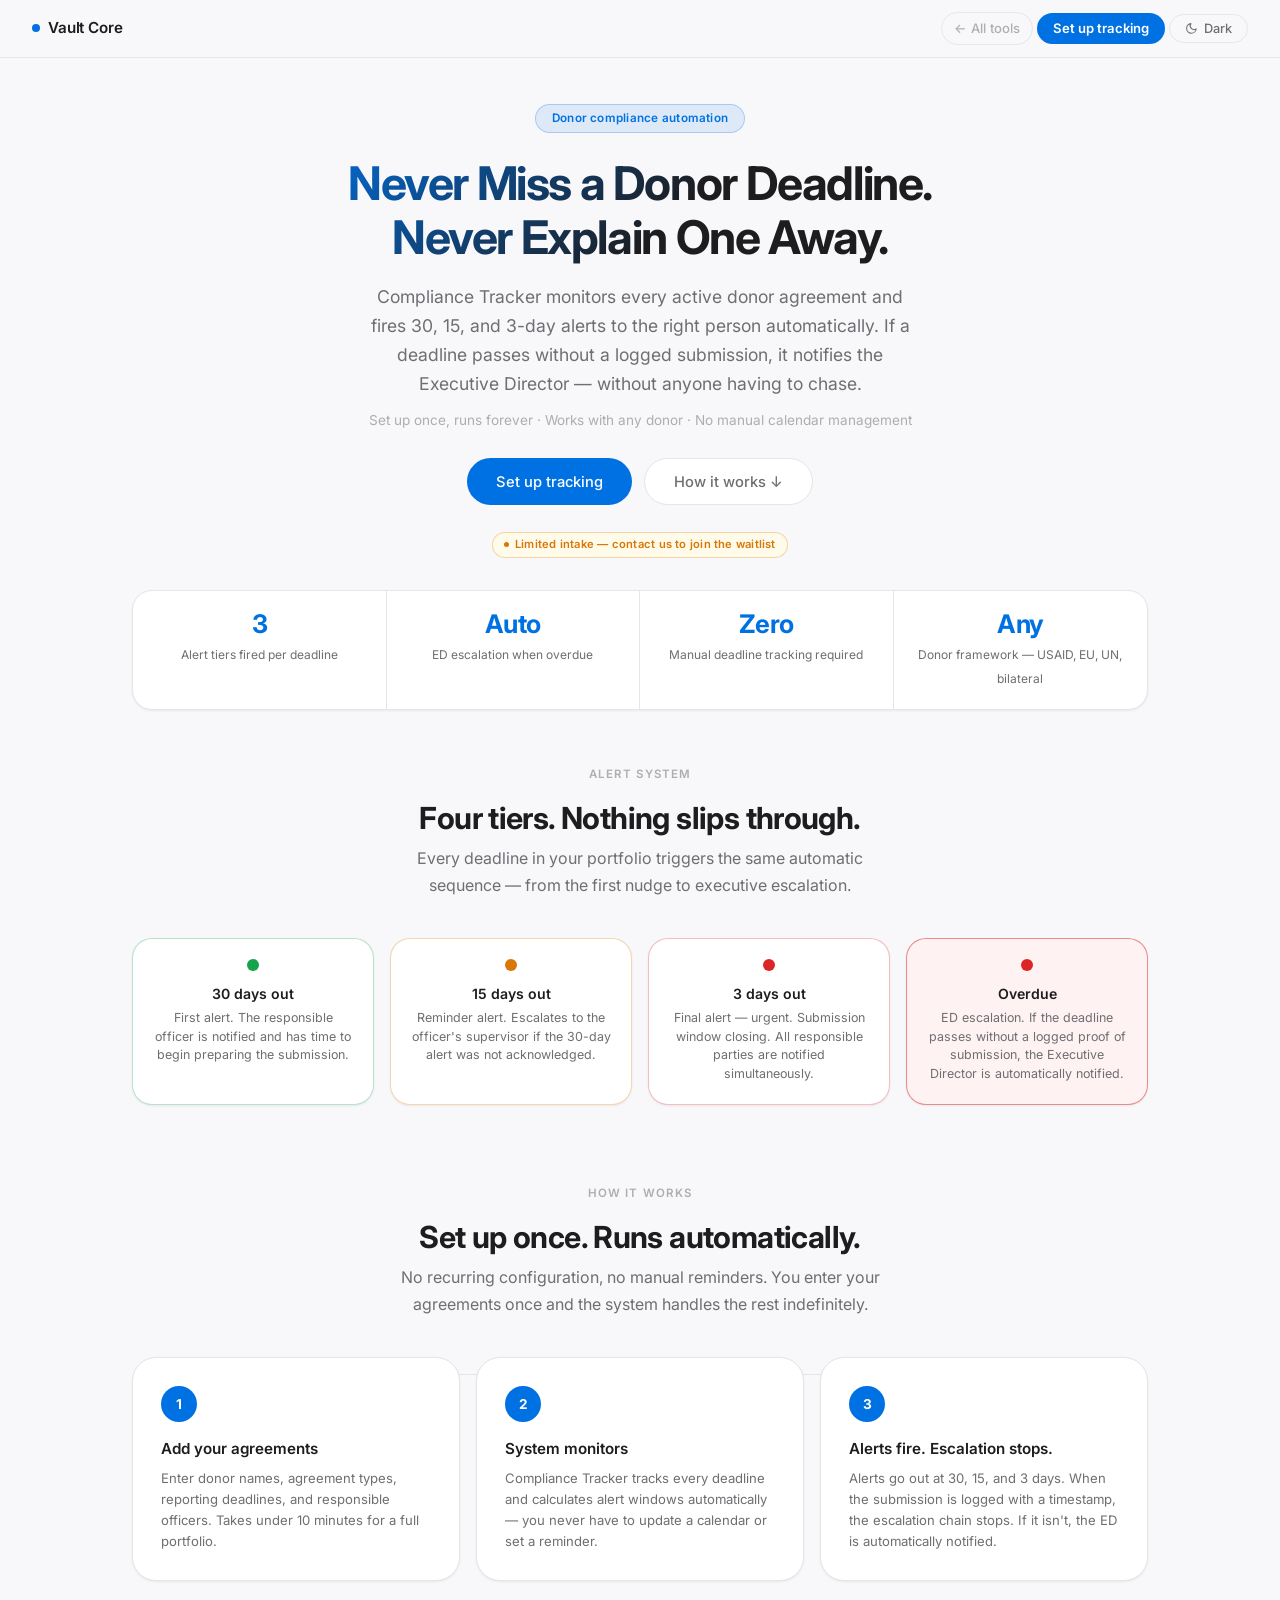
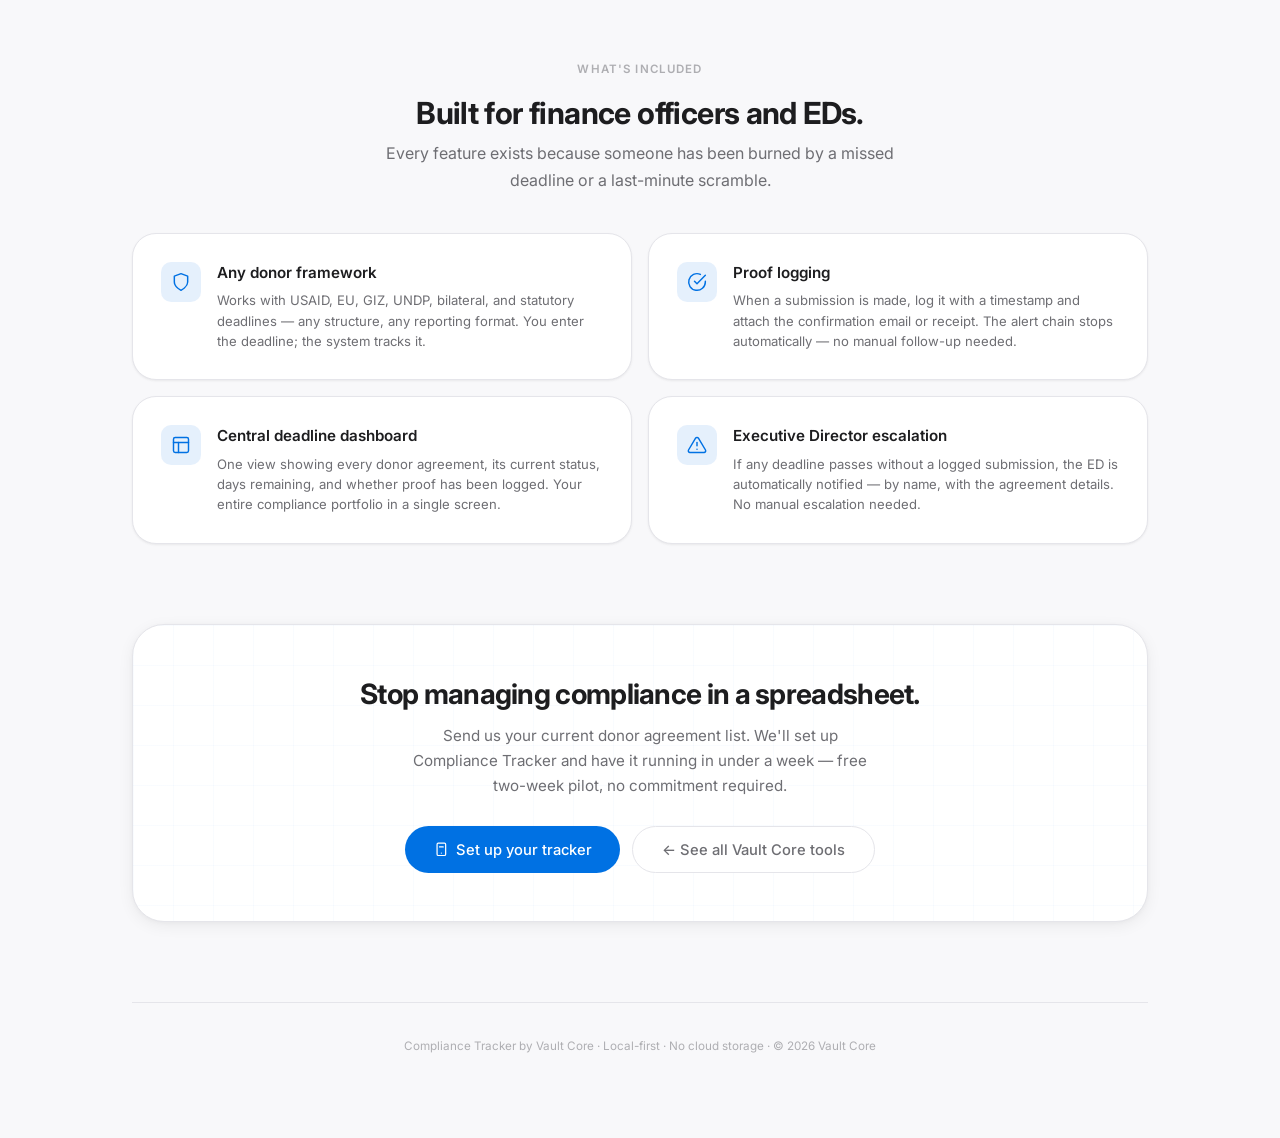
==== commit 0afcbd11: "Update setup button to include SVG icon Replaced text link with an SVG icon for the setup button." ====
--- a/compliance-tracker.html
+++ b/compliance-tracker.html
@@ -155,7 +155,11 @@
       <h2>Stop managing compliance in a spreadsheet.</h2>
       <p>Send us your current donor agreement list. We'll set up Compliance Tracker and have it running in under a week — free two-week pilot, no commitment required.</p>
       <div class="cta-actions">
-        <a href="https://wa.me/256726432203?text=Hi%2C%20I%27d%20like%20to%20set%20up%20Compliance%20Tracker%20for%20my%20organisation" target="_blank" rel="noopener" class="btn-primary">📲 Set up your tracker</a>
+        <a href="https://wa.me/256726432203?text=Hi%2C%20I%27d%20like%20to%20set%20up%20Compliance%20Tracker%20for%20my%20organisation" target="_blank" rel="noopener" class="btn-primary"><svg width="1em" height="1em" viewBox="0 0 24 24" fill="none" stroke="currentColor" stroke-width="2" stroke-linecap="round" stroke-linejoin="round" aria-hidden="true">
+  <rect x="5" y="2" width="14" height="20" rx="2" ry="2"/>
+  <line x1="12" y1="18" x2="12.01" y2="18"/>
+  <path d="M9 8h6"/>
+</svg> Set up your tracker</a>
         <a href="index.html" class="btn-ghost">← See all Vault Core tools</a>
       </div>
     </div>
--- a/css/shared.css
+++ b/css/shared.css
@@ -0,0 +1,344 @@
+/* ═══════════════════════════════════════
+   VAULT CORE — shared.css
+   Tokens · Base · Nav · Layout · Components
+   Loaded by every page.
+═══════════════════════════════════════ */
+
+/* ── 1. DESIGN TOKENS ─────────────────── */
+:root,
+[data-theme="light"] {
+  --bg:         #f8f8fa; --bg-rgb: 248,248,250;
+  --surface:    #ffffff; --surface-2: #f2f2f7;
+  --card-bg:    #ffffff;
+  --text-1:     #1d1d1f; --text-2: #6e6e73; --text-3: #aeaeb2;
+  --border:     #e5e5ea;
+  --accent:     #0071e3; --accent-h: #0064cc;
+  --accent-dim: rgba(0,113,227,.10);
+  --ok:         #16a34a; --ok-bg:  #f0fdf4;
+  --warning:    #d97706; --warning-bg: #fffbeb;
+  --red:        #dc2626; --red-bg: #fef2f2;
+  --sh-sm:  0 1px 3px rgba(0,0,0,.04), 0 1px 2px rgba(0,0,0,.03);
+  --sh-md:  0 4px 16px rgba(0,0,0,.06), 0 1px 4px rgba(0,0,0,.03);
+  --sh-lg:  0 12px 32px rgba(0,0,0,.09), 0 2px 8px rgba(0,0,0,.04);
+  --sh-hover: 0 20px 40px rgba(0,0,0,.12);
+  --step-line: #e5e5ea;
+}
+
+[data-theme="dark"] {
+  --bg:         #0a0a0b; --bg-rgb: 10,10,11;
+  --surface:    #1c1c1e; --surface-2: #2c2c2e;
+  --card-bg:    #1c1c1e;
+  --text-1:     #f5f5f7; --text-2: #98989d; --text-3: #636366;
+  --border:     #2c2c2e;
+  --accent:     #0a84ff; --accent-h: #409cff;
+  --accent-dim: rgba(10,132,255,.14);
+  --ok:         #4ade80; --ok-bg:  #0f2d1b;
+  --warning:    #fbbf24; --warning-bg: #2d2310;
+  --red:        #f87171; --red-bg: #2d1b1b;
+  --sh-sm:  0 1px 3px rgba(0,0,0,.4);
+  --sh-md:  0 4px 16px rgba(0,0,0,.5);
+  --sh-lg:  0 12px 32px rgba(0,0,0,.6);
+  --sh-hover: 0 20px 40px rgba(0,0,0,.7);
+  --step-line: #2c2c2e;
+}
+
+/* ── 2. RESET ─────────────────────────── */
+*, *::before, *::after { margin:0; padding:0; box-sizing:border-box; }
+
+/* ── 3. BASE ──────────────────────────── */
+html { scroll-behavior: smooth; }
+
+body {
+  font-family: 'Inter', -apple-system, BlinkMacSystemFont, system-ui, sans-serif;
+  background: var(--bg);
+  color: var(--text-1);
+  line-height: 1.5;
+  -webkit-font-smoothing: antialiased;
+  transition: background .3s, color .3s;
+  padding-bottom: env(safe-area-inset-bottom);
+}
+
+/* ── 4. ANIMATIONS ────────────────────── */
+.reveal {
+  opacity: 0;
+  transform: translateY(20px);
+  transition: opacity .6s cubic-bezier(.22,.68,0,1.2),
+              transform .6s cubic-bezier(.22,.68,0,1.2);
+}
+.reveal.in { opacity:1; transform:translateY(0); }
+.d1 { transition-delay:.08s; }
+.d2 { transition-delay:.16s; }
+.d3 { transition-delay:.24s; }
+.d4 { transition-delay:.32s; }
+
+/* ── 5. NAV ───────────────────────────── */
+.nav {
+  position:fixed; top:0; left:0; right:0; z-index:200;
+  backdrop-filter: blur(24px) saturate(180%);
+  -webkit-backdrop-filter: blur(24px) saturate(180%);
+  background: rgba(var(--bg-rgb),.82);
+  border-bottom: .5px solid var(--border);
+  padding: .75rem 2rem;
+  display:flex; justify-content:space-between; align-items:center;
+}
+
+.nav-brand {
+  font-size:.95rem; font-weight:600; letter-spacing:-.01em;
+  color:var(--text-1); text-decoration:none;
+  display:flex; align-items:center; gap:.5rem;
+}
+/* TenderIQ split brand */
+.nav-brand-name { font-size:.95rem; font-weight:700; letter-spacing:-.02em; color:var(--text-1); }
+.nav-brand-by   { font-size:.72rem; font-weight:400; color:var(--text-3); letter-spacing:.01em; }
+
+.brand-pulse {
+  width:8px; height:8px; border-radius:50%;
+  background: var(--accent);
+  animation: brand-pulse 2.4s ease-out infinite;
+}
+@keyframes brand-pulse {
+  0%   { box-shadow: 0 0 0 0 rgba(0,113,227,.55); }
+  70%  { box-shadow: 0 0 0 7px rgba(0,113,227,0); }
+  100% { box-shadow: 0 0 0 0 rgba(0,113,227,0); }
+}
+[data-theme="dark"] .brand-pulse { animation-name: brand-pulse-dk; }
+@keyframes brand-pulse-dk {
+  0%   { box-shadow: 0 0 0 0 rgba(10,132,255,.55); }
+  70%  { box-shadow: 0 0 0 7px rgba(10,132,255,0); }
+  100% { box-shadow: 0 0 0 0 rgba(10,132,255,0); }
+}
+
+.nav-right,
+.nav-links { display:flex; align-items:center; gap:.25rem; }
+
+.nav-link {
+  font-size:.82rem; font-weight:500; color:var(--text-2);
+  text-decoration:none; padding:.35rem .75rem; border-radius:980px;
+  transition: color .2s, background .2s; white-space:nowrap;
+  display:flex; align-items:center; gap:.35rem;
+}
+.nav-link svg { width:13px; height:13px; stroke:currentColor; stroke-width:2; fill:none; flex-shrink:0; }
+.nav-link:hover { color:var(--text-1); background:var(--surface-2); }
+@media (max-width:500px) { .nav-link-label { display:none; } }
+
+.nav-back {
+  font-size:.82rem; font-weight:500; color:var(--text-3);
+  text-decoration:none; padding:.35rem .75rem; border-radius:980px;
+  border:.5px solid var(--border);
+  transition: color .2s, border-color .2s;
+}
+.nav-back:hover { color:var(--text-2); border-color:var(--text-3); }
+
+.nav-cta {
+  font-size:.82rem; font-weight:600;
+  background:var(--accent); color:#fff;
+  text-decoration:none; padding:.38rem 1rem; border-radius:980px;
+  transition: background .18s;
+}
+.nav-cta:hover { background:var(--accent-h); }
+
+.theme-toggle {
+  background:transparent; border:.5px solid var(--border);
+  padding:.38rem .95rem; border-radius:980px;
+  font-size:.8rem; font-weight:500; cursor:pointer;
+  color:var(--text-2); font-family:inherit;
+  display:inline-flex; align-items:center; gap:.35rem;
+  transition: background .2s, color .2s;
+}
+.theme-toggle:hover { background:var(--border); color:var(--text-1); }
+
+/* ── 6. LAYOUT ────────────────────────── */
+.container {
+  max-width:1080px; margin:0 auto;
+  padding: 6.5rem 2rem 5rem;
+}
+section { margin-bottom: 5rem; }
+
+.section-eyebrow {
+  text-align:center; font-size:.72rem; font-weight:600;
+  text-transform:uppercase; letter-spacing:.1em;
+  color:var(--text-3); margin-bottom:1rem;
+}
+.section-title {
+  text-align:center; font-size:1.9rem; font-weight:700;
+  letter-spacing:-.02em; margin-bottom:.5rem; line-height:1.25;
+}
+.section-sub {
+  text-align:center; font-size:1rem; color:var(--text-2);
+  max-width:520px; margin:0 auto 2.5rem; line-height:1.65;
+}
+
+/* ── 7. HERO ──────────────────────────── */
+.hero { text-align:center; max-width:720px; margin:0 auto 2rem; }
+
+.badge {
+  display:inline-flex; align-items:center; gap:.4rem;
+  background:var(--accent-dim); border:.5px solid rgba(0,113,227,.25);
+  color:var(--accent); padding:.3rem 1rem; border-radius:980px;
+  font-size:.73rem; font-weight:600; letter-spacing:.02em;
+  margin-bottom:1.5rem;
+}
+[data-theme="dark"] .badge { border-color:rgba(10,132,255,.3); }
+
+.hero h1 {
+  font-size:3rem; font-weight:700; letter-spacing:-.03em;
+  line-height:1.15; margin-bottom:1.1rem;
+  background: linear-gradient(135deg, var(--accent) 0%, var(--text-1) 55%);
+  -webkit-background-clip:text; -webkit-text-fill-color:transparent;
+  background-clip:text;
+}
+.hero-lead {
+  font-size:1.1rem; color:var(--text-2); line-height:1.65;
+  margin-bottom:.75rem; max-width:560px; margin-left:auto; margin-right:auto;
+}
+.hero-note  { font-size:.85rem; color:var(--text-3); margin-bottom:1.75rem; }
+.hero-actions { display:flex; gap:.75rem; justify-content:center; flex-wrap:wrap; margin-top:1.75rem; }
+
+/* ── 8. BUTTONS ───────────────────────── */
+.btn-primary {
+  display:inline-flex; align-items:center; gap:.45rem;
+  background:var(--accent); color:#fff; text-decoration:none;
+  padding:.72rem 1.8rem; border-radius:980px;
+  font-weight:500; font-size:.92rem;
+  transition: background .18s, transform .12s;
+}
+.btn-primary:hover { background:var(--accent-h); transform:scale(1.025); }
+
+.btn-ghost {
+  display:inline-flex; align-items:center; gap:.45rem;
+  background:var(--surface); color:var(--text-2); text-decoration:none;
+  padding:.72rem 1.8rem; border-radius:980px;
+  border:.5px solid var(--border); font-weight:500; font-size:.92rem;
+  transition: border-color .2s, color .2s;
+}
+.btn-ghost:hover { border-color:var(--accent); color:var(--accent); }
+
+/* ── 9. PROOF STRIP ───────────────────── */
+.proof-strip {
+  display:flex; flex-wrap:wrap;
+  background:var(--surface); border:.5px solid var(--border);
+  border-radius:1.25rem; box-shadow:var(--sh-sm);
+  margin:2rem 0 3.5rem; overflow:hidden;
+}
+.proof-item {
+  flex:1 1 160px; text-align:center; padding:1.25rem 1rem;
+  border-right:.5px solid var(--border);
+}
+.proof-item:last-child { border-right:none; }
+.proof-num {
+  display:block; font-size:1.6rem; font-weight:700;
+  letter-spacing:-.02em; color:var(--accent); line-height:1; margin-bottom:.3rem;
+}
+.proof-label { font-size:.75rem; color:var(--text-2); }
+
+/* ── 10. STEP CARDS (standard) ────────── */
+.steps-row {
+  display:grid; grid-template-columns:repeat(3,1fr); gap:1rem; position:relative;
+}
+.steps-row::before {
+  content:''; position:absolute;
+  top:1.1rem; left:calc(16.66% + 1rem); right:calc(16.66% + 1rem);
+  height:1px; background:var(--border); z-index:0;
+}
+.step-card {
+  background:var(--card-bg); border:.5px solid var(--border);
+  border-radius:1.5rem; padding:1.75rem; box-shadow:var(--sh-sm);
+  position:relative; z-index:1;
+  transition: border-color .2s, transform .2s, box-shadow .2s;
+}
+.step-card:hover { border-color:var(--accent); transform:translateY(-3px); box-shadow:var(--sh-md); }
+.step-card h3 { font-size:.95rem; font-weight:600; margin-bottom:.45rem; }
+.step-card p  { font-size:.82rem; color:var(--text-2); line-height:1.6; }
+
+/* ── 11. FEATURE GRID ─────────────────── */
+.feature-grid { display:grid; grid-template-columns:repeat(2,1fr); gap:1rem; }
+.feature-card {
+  background:var(--card-bg); border:.5px solid var(--border);
+  border-radius:1.5rem; padding:1.75rem; box-shadow:var(--sh-sm);
+  display:flex; align-items:flex-start; gap:1rem;
+  transition: border-color .2s, transform .2s, box-shadow .2s;
+}
+.feature-card:hover { border-color:var(--accent); transform:translateY(-3px); box-shadow:var(--sh-md); }
+.feature-icon {
+  flex-shrink:0; width:40px; height:40px; border-radius:10px;
+  background:var(--accent-dim); display:flex; align-items:center; justify-content:center;
+}
+.feature-icon svg { width:20px; height:20px; stroke:var(--accent); stroke-width:1.75; fill:none; }
+.feature-card h3 { font-size:.95rem; font-weight:600; margin-bottom:.35rem; }
+.feature-card p  { font-size:.82rem; color:var(--text-2); line-height:1.55; }
+
+/* ── 12. CTA BLOCK ────────────────────── */
+.cta-block {
+  background:var(--surface); border:.5px solid var(--border);
+  border-radius:2rem; padding:3rem 2rem; text-align:center;
+  box-shadow:var(--sh-md); position:relative; overflow:hidden;
+}
+.cta-block::before {
+  content:''; position:absolute; inset:0;
+  background-image:
+    linear-gradient(rgba(0,113,227,.025) 1px,transparent 1px),
+    linear-gradient(90deg,rgba(0,113,227,.025) 1px,transparent 1px);
+  background-size:40px 40px; pointer-events:none;
+}
+.cta-block h2 {
+  position:relative; font-size:1.75rem; font-weight:700;
+  letter-spacing:-.025em; margin-bottom:.5rem;
+}
+.cta-block p {
+  position:relative; color:var(--text-2); font-size:.95rem;
+  max-width:460px; margin:0 auto 1.75rem; line-height:1.65;
+}
+.cta-actions {
+  position:relative; display:flex; gap:.75rem; justify-content:center; flex-wrap:wrap;
+}
+
+/* ── 13. TAGS ─────────────────────────── */
+.tag {
+  font-size:.65rem; font-weight:500; padding:.2rem .55rem;
+  border-radius:980px; border:.5px solid transparent;
+  display:inline-flex; align-items:center; gap:.25rem;
+}
+.tag svg { width:.9em; height:.9em; flex-shrink:0; }
+.tag-blue  { background:var(--accent-dim); color:var(--accent); border-color:rgba(0,113,227,.2); }
+.tag-red   { background:var(--red-bg);     color:var(--red);    border-color:rgba(220,38,38,.2); }
+.tag-green { background:var(--ok-bg);      color:var(--ok);     border-color:rgba(22,163,74,.2); }
+.tag-amber { background:var(--warning-bg); color:var(--warning);border-color:rgba(217,119,6,.2); }
+
+/* ── 14. STATUS BADGE ─────────────────── */
+.status-badge {
+  display:inline-flex; align-items:center; gap:.35rem;
+  font-size:.7rem; font-weight:600; padding:.22rem .7rem;
+  border-radius:980px; letter-spacing:.02em;
+}
+.status-dot {
+  width:5px; height:5px; border-radius:50%; background:currentColor;
+  animation: dot-pulse 2s ease-in-out infinite;
+}
+@keyframes dot-pulse { 0%,100%{opacity:1} 50%{opacity:.3} }
+
+/* ── 15. FOOTER ───────────────────────── */
+footer {
+  margin-top:3rem; text-align:center;
+  font-size:.73rem; color:var(--text-3);
+  border-top:.5px solid var(--border);
+  padding-top:2rem; line-height:2;
+}
+footer a { color:var(--text-3); text-decoration:none; transition:color .2s; }
+footer a:hover { color:var(--accent); }
+
+/* ── 16. RESPONSIVE (shared) ──────────── */
+@media (max-width:768px) {
+  .steps-row    { grid-template-columns:1fr; }
+  .steps-row::before { display:none; }
+  .feature-grid { grid-template-columns:1fr; }
+}
+@media (max-width:600px) {
+  .container    { padding:5.5rem 1.1rem 4rem; }
+  .hero h1      { font-size:2rem; }
+  .section-title{ font-size:1.5rem; }
+  .hero-lead    { font-size:1rem; }
+  .nav          { padding:.7rem 1.1rem; }
+  .proof-strip  { border-radius:1rem; }
+  .proof-item   { border-right:none; border-bottom:.5px solid var(--border); }
+  .proof-item:last-child { border-bottom:none; }
+}
--- a/css/pages/compliance.css
+++ b/css/pages/compliance.css
@@ -0,0 +1,49 @@
+/* ═══════════════════════════════════════
+   css/compliance.css
+   Styles unique to compliance-tracker.html
+═══════════════════════════════════════ */
+
+/* ── HERO ─────────────────────────────── */
+.hero h1 { font-size:2.9rem; }
+
+/* ── STEP NUMBERS (solid accent circle) ── */
+.step-num {
+  width:36px; height:36px; border-radius:50%;
+  background:var(--accent); color:#fff;
+  display:flex; align-items:center; justify-content:center;
+  font-size:.85rem; font-weight:700; margin-bottom:1rem;
+}
+
+/* ── STATUS BADGE (amber — limited intake) ── */
+.status-badge {
+  background:var(--warning-bg); color:var(--warning);
+  border:.5px solid rgba(217,119,6,.3);
+}
+
+/* ── ALERT TIERS ──────────────────────── */
+.tiers { display:grid; grid-template-columns:repeat(4,1fr); gap:1rem; }
+.tier-card {
+  background:var(--card-bg); border:.5px solid var(--border);
+  border-radius:1.25rem; padding:1.25rem; text-align:center; box-shadow:var(--sh-sm);
+}
+.tier-dot { width:12px; height:12px; border-radius:50%; margin:0 auto .75rem; }
+.tier-card h4 { font-size:.88rem; font-weight:600; margin-bottom:.3rem; }
+.tier-card p  { font-size:.78rem; color:var(--text-2); line-height:1.5; }
+
+.tier-ok   { border-color:rgba(22,163,74,.3); }
+.tier-ok   .tier-dot { background:var(--ok); }
+.tier-warn { border-color:rgba(217,119,6,.3); }
+.tier-warn .tier-dot { background:var(--warning); }
+.tier-crit { border-color:rgba(220,38,38,.3); }
+.tier-crit .tier-dot { background:var(--red); }
+.tier-esc  { border-color:rgba(220,38,38,.5); background:var(--red-bg); }
+.tier-esc  .tier-dot { background:var(--red); }
+
+/* ── RESPONSIVE ───────────────────────── */
+@media (max-width:768px) {
+  .tiers { grid-template-columns:repeat(2,1fr); }
+}
+@media (max-width:600px) {
+  .hero h1 { font-size:2rem; }
+  .tiers   { grid-template-columns:1fr 1fr; }
+}
